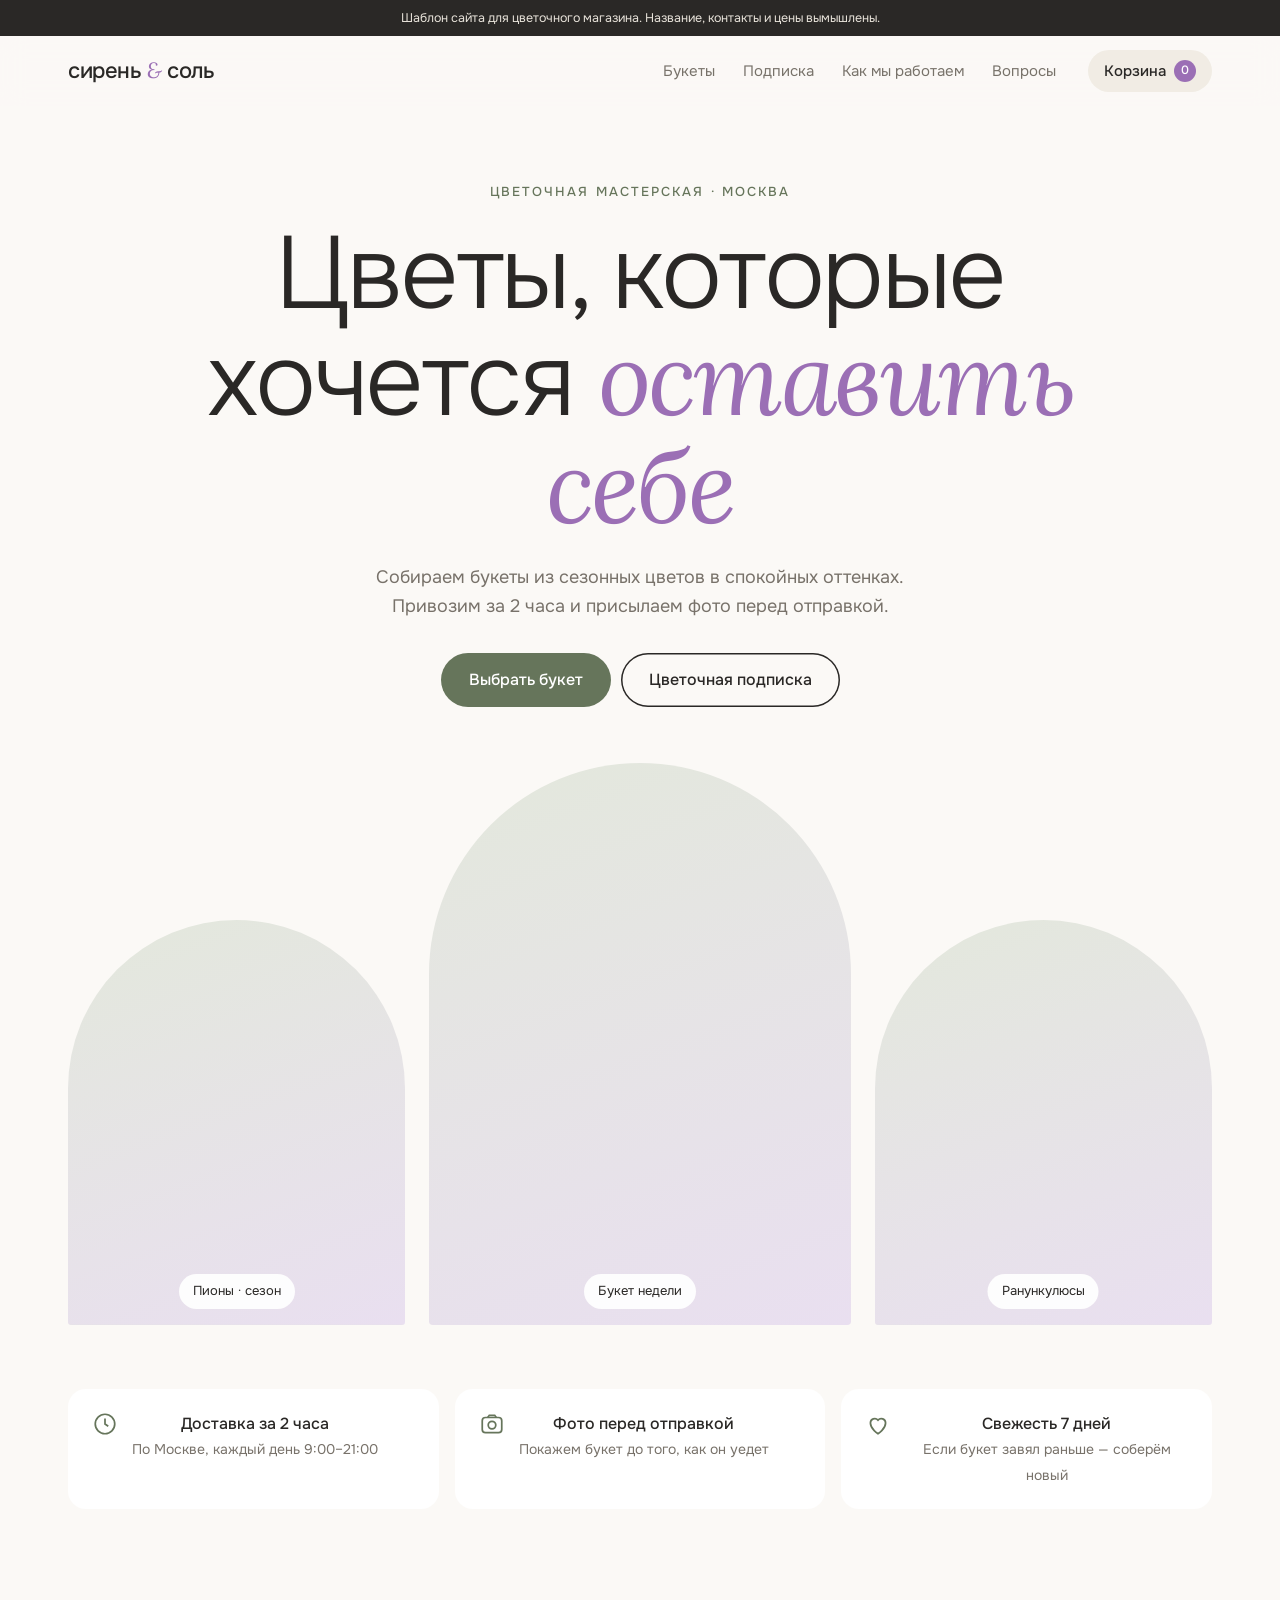
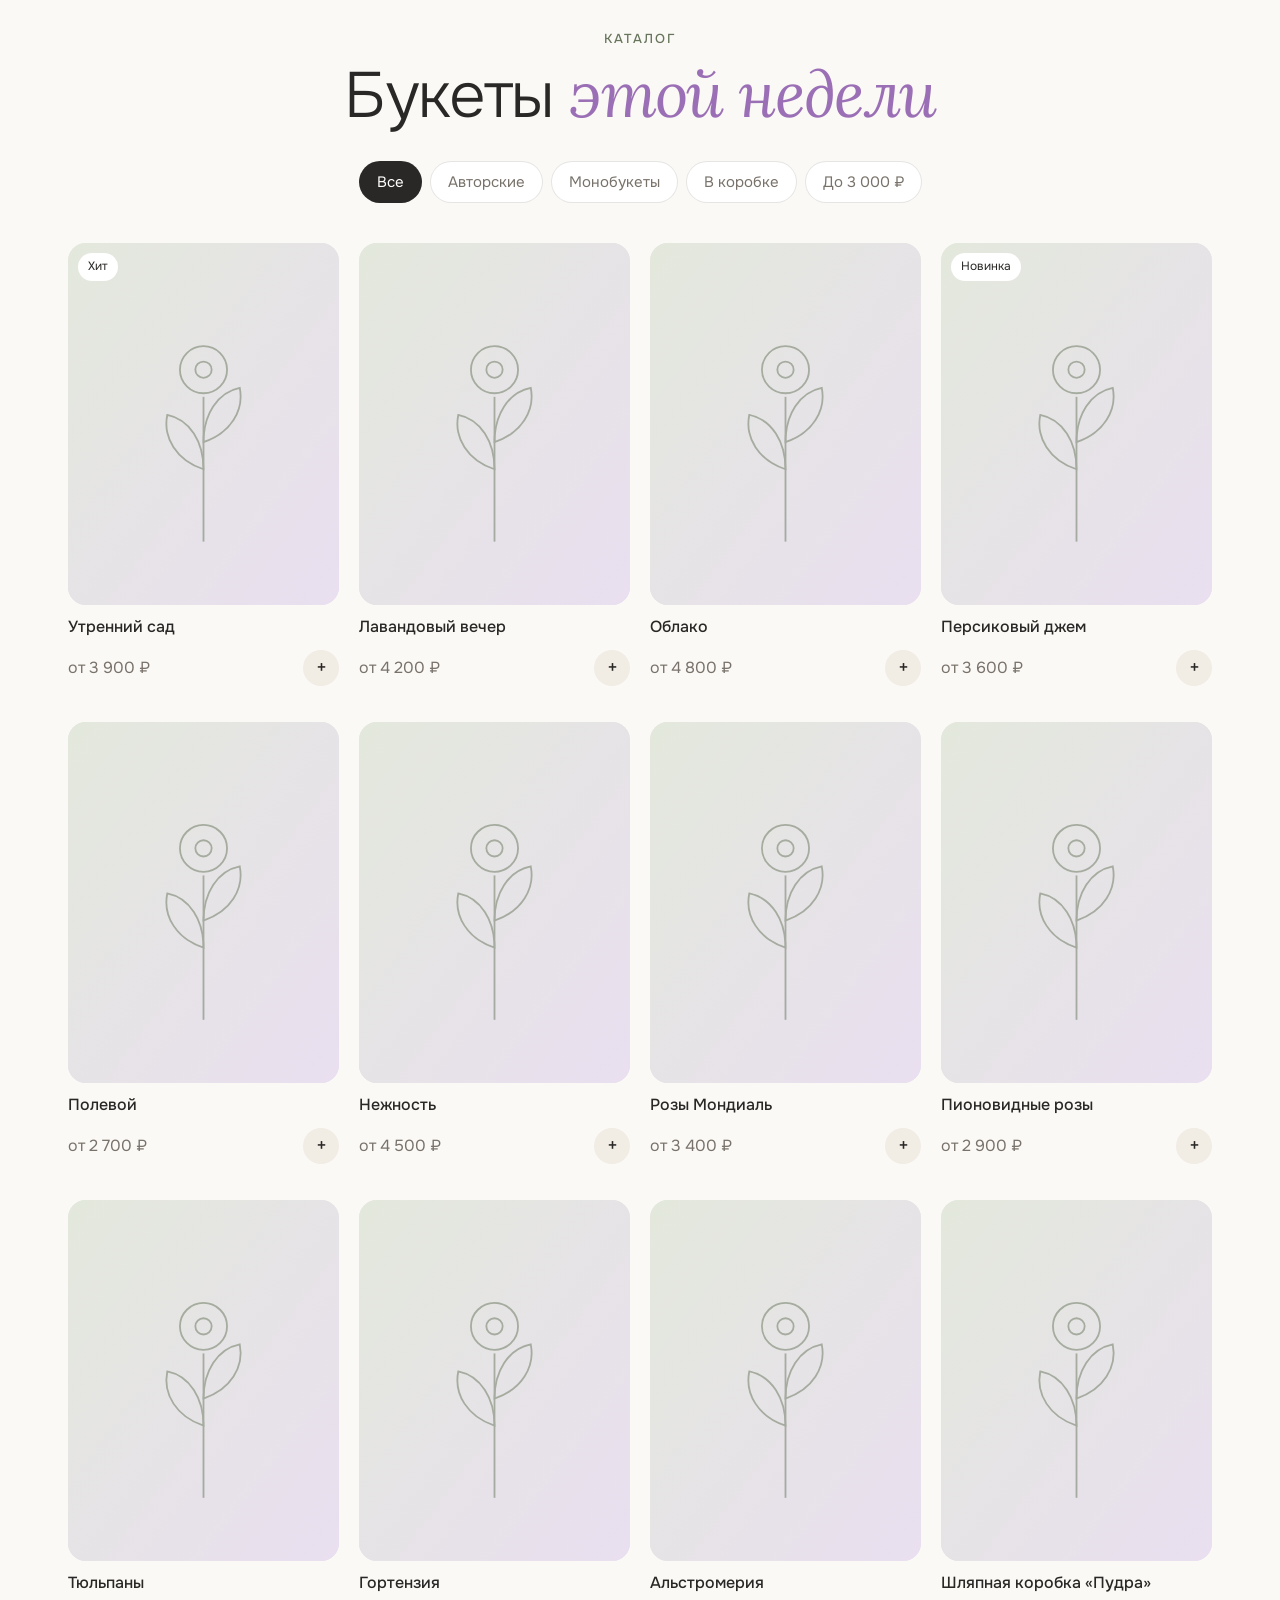
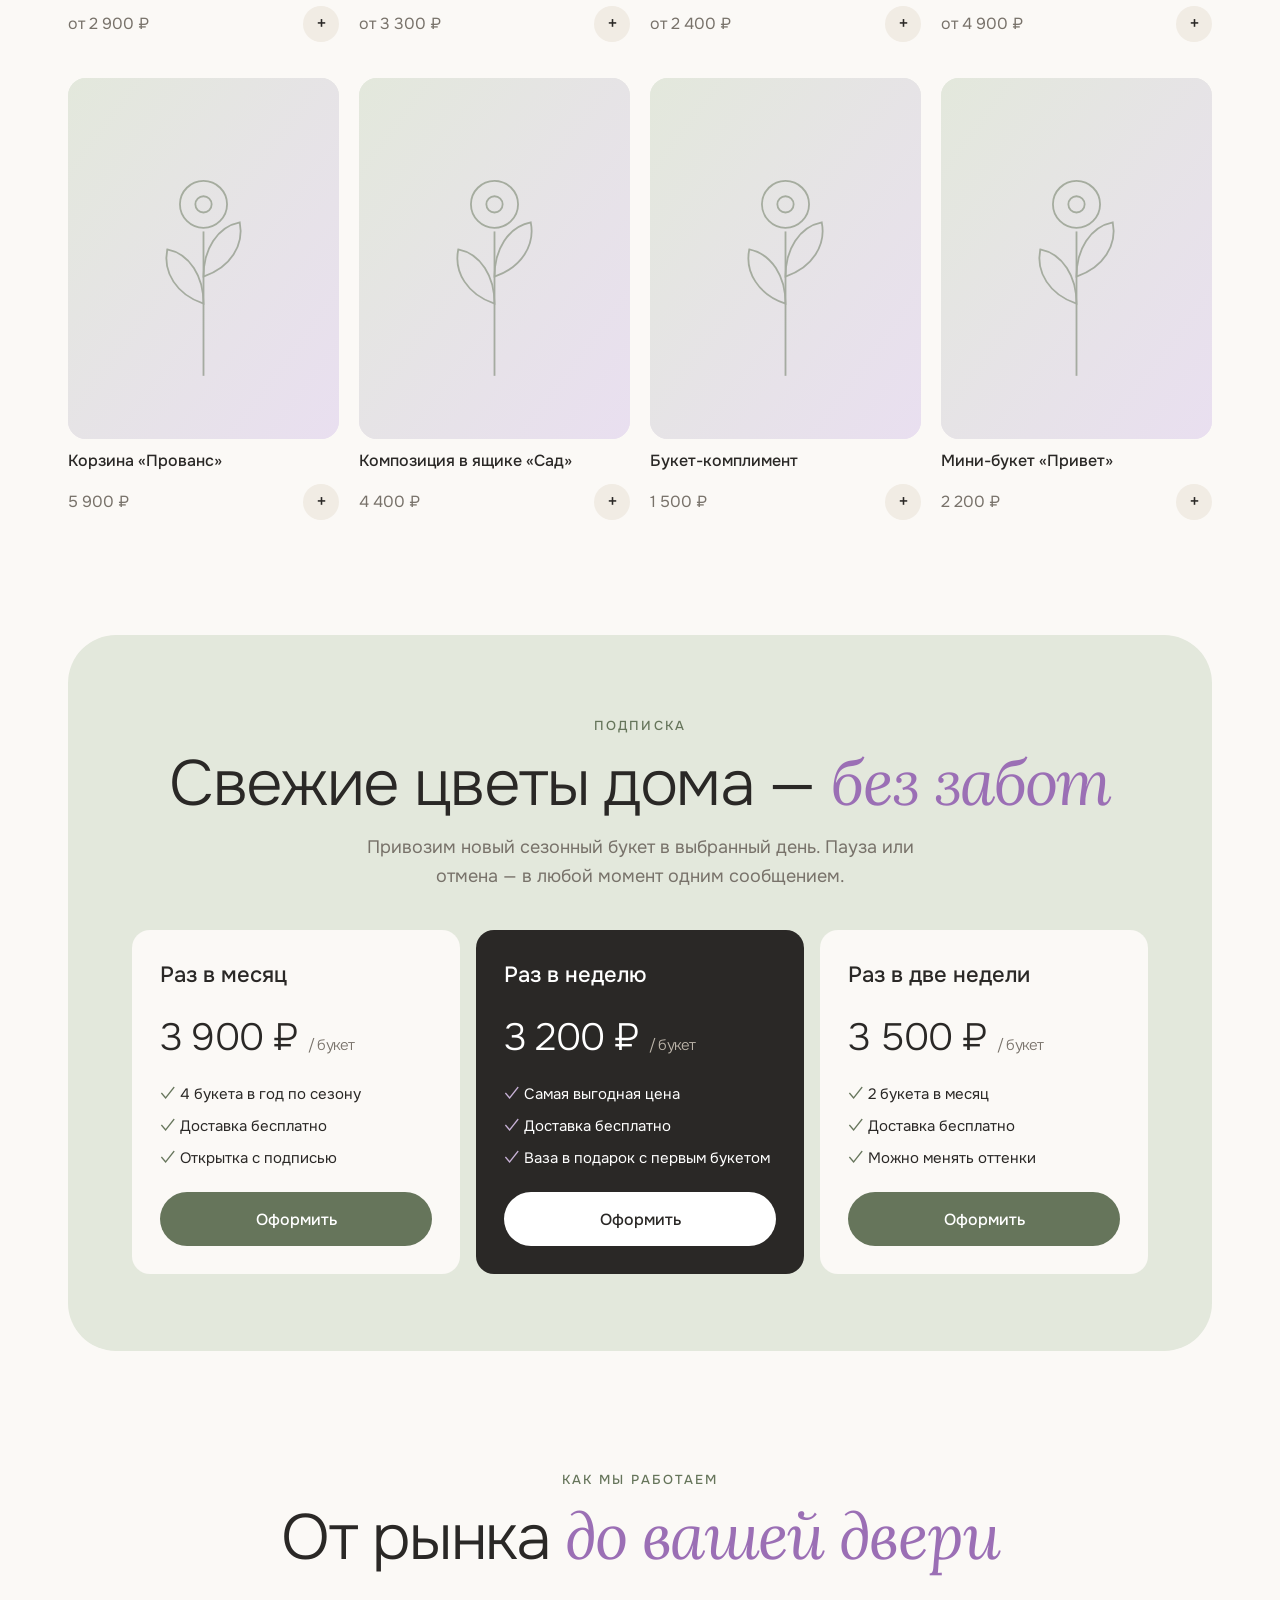
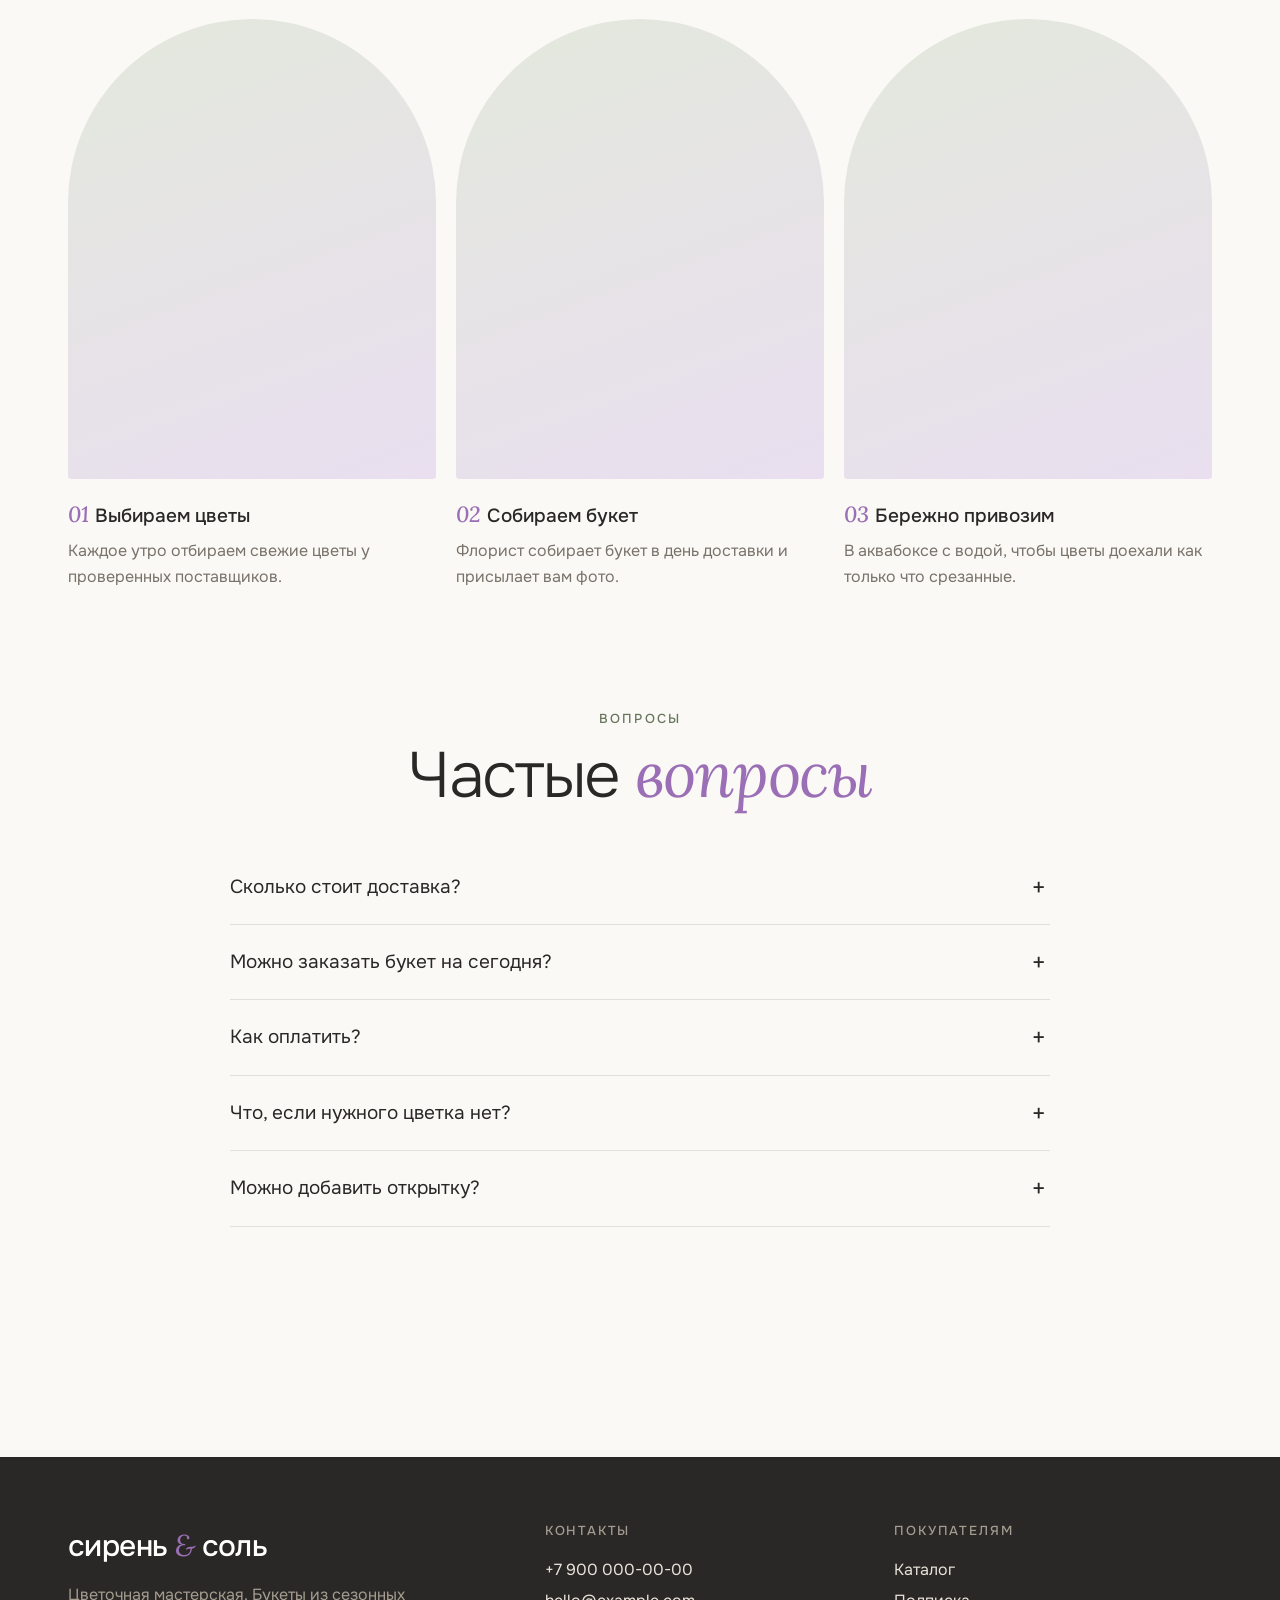
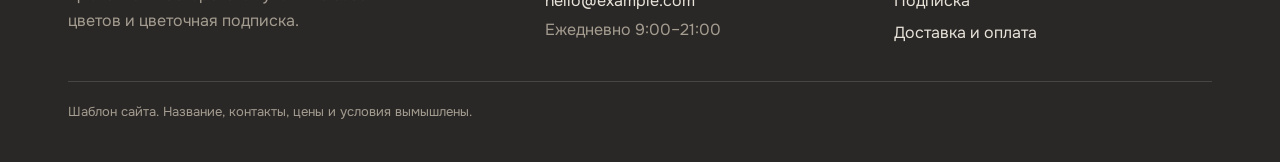
==== siren/index.html @ 6e88b8e6 "Publish Siren & Salt flower shop template (demo) Portfolio template with a fictional shop: light min" ====
<!doctype html>
<html lang="ru">
<head>
<meta charset="utf-8">
<meta name="viewport" content="width=device-width, initial-scale=1">
<meta name="robots" content="noindex, nofollow">
<title>Сирень и Соль — цветочная мастерская (шаблон)</title>
<meta name="description" content="Шаблон сайта цветочной мастерской: каталог букетов с размерами, цветочная подписка, корзина и оформление заказа с доставкой.">
<meta name="theme-color" content="#fbf9f6">
<link rel="icon" href="data:image/svg+xml,%3Csvg xmlns='http://www.w3.org/2000/svg' viewBox='0 0 32 32'%3E%3Ccircle cx='16' cy='16' r='16' fill='%236f7d63'/%3E%3Ctext x='16' y='22' font-size='16' text-anchor='middle' fill='white' font-family='Arial'%3E%26amp;%3C/text%3E%3C/svg%3E">
<link rel="preconnect" href="https://fonts.googleapis.com">
<link rel="preconnect" href="https://fonts.gstatic.com" crossorigin>
<link href="https://fonts.googleapis.com/css2?family=Onest:wght@300;400;500;600&family=Lora:ital,wght@1,400;1,500&display=swap" rel="stylesheet">
<link rel="stylesheet" href="../shared/shop.css">
<style>
:root{
  --bg:#fbf9f6; --bg2:#f1ece4; --ink:#2a2826; --muted:#78726a; --line:rgba(42,40,38,.12);
  --accent:#66755b; --accent-ink:#fff; --hi:#9b6fb5; --lilac:#e9dff0; --sage:#e3e8dc;
  --display:"Onest",system-ui,sans-serif; --sans:"Onest",system-ui,-apple-system,"Segoe UI",sans-serif; --r:18px;
  --gut:clamp(16px,4vw,48px);
}
*{box-sizing:border-box;margin:0;padding:0}
html{scroll-behavior:smooth}
body{background:var(--bg);color:var(--ink);font:400 16px/1.6 var(--sans);-webkit-font-smoothing:antialiased;overflow-x:clip}
img{display:block;max-width:100%}
a{color:inherit;text-decoration:none}
button{font:inherit;color:inherit;background:none;border:0;cursor:pointer}
.w{max-width:1240px;margin:0 auto;padding:0 var(--gut)}
em.s{font-family:"Lora",serif;font-style:italic;font-weight:400;color:var(--hi)}
.eyebrow{font-size:13px;letter-spacing:.16em;text-transform:uppercase;color:var(--accent);font-weight:500}
h1,h2{font-weight:300;letter-spacing:-.025em;line-height:1.02}
h2{font-size:clamp(36px,5vw,64px)}
section{padding:clamp(64px,9vw,120px) 0;scroll-margin-top:70px}
.center{text-align:center}
.lead{color:var(--muted);font-size:18px;max-width:560px}
.center .lead{margin:16px auto 0}
.btn{display:inline-flex;align-items:center;gap:10px;min-height:54px;padding:0 28px;border-radius:999px;background:var(--accent);color:#fff;font-weight:500;transition:background .2s,transform .2s}
.btn:hover{background:#56644c;transform:translateY(-1px)}
.btn.ghost{background:transparent;color:var(--ink);box-shadow:inset 0 0 0 1.5px var(--ink)}
.btn.ghost:hover{background:var(--ink);color:#fff}
.ph-bg{background:linear-gradient(160deg,var(--sage),var(--lilac))}

/* demo bar */
.demo{background:var(--ink);color:#e8e3da;font-size:12.5px;text-align:center;padding:8px var(--gut)}

/* header */
.hd{position:sticky;top:0;z-index:30;background:rgba(251,249,246,.86);backdrop-filter:blur(12px)}
.hd .w{display:flex;align-items:center;gap:32px;height:70px}
.logo{font-size:22px;font-weight:500;letter-spacing:-.02em}
.logo i{font-family:"Lora",serif;color:var(--hi);font-weight:400}
.nav{display:flex;gap:28px;margin-left:auto;font-size:15px;color:var(--muted)}
.nav a:hover{color:var(--ink)}
.cartb{display:inline-flex;align-items:center;gap:8px;height:42px;padding:0 16px;border-radius:999px;background:var(--bg2);font-size:15px;font-weight:500}
.cartb .n{display:inline-grid;place-items:center;min-width:22px;height:22px;border-radius:11px;background:var(--hi);color:#fff;font-size:12px;padding:0 6px}
@media(max-width:860px){.nav{display:none}.cartb{margin-left:auto}}

/* hero */
.hero{padding-top:clamp(40px,6vw,72px);text-align:center;position:relative}
.hero h1{font-size:clamp(46px,8vw,112px);max-width:1000px;margin:18px auto 0}
.hero .lead{margin:22px auto 0}
.hero-cta{display:flex;gap:10px;justify-content:center;flex-wrap:wrap;margin-top:32px}
.arches{display:grid;grid-template-columns:1fr 1.25fr 1fr;gap:clamp(12px,2vw,24px);align-items:end;margin-top:56px}
.arch{border-radius:999px 999px var(--r) var(--r);overflow:hidden;aspect-ratio:3/4;background-size:cover;background-position:center}
.arch.s{aspect-ratio:3/3.6}
.arches .tag{position:relative}
.arches .tag span{position:absolute;left:50%;bottom:16px;transform:translateX(-50%);white-space:nowrap;background:rgba(255,255,255,.92);border-radius:999px;padding:7px 14px;font-size:13px}
@media(max-width:700px){.arches{grid-template-columns:1fr 1.4fr 1fr;gap:8px;margin-top:40px}.arches .tag span{font-size:11px;padding:5px 9px;bottom:8px}}

/* perks */
.perks{display:grid;grid-template-columns:repeat(3,1fr);gap:16px;margin-top:64px}
.perk{background:#fff;border-radius:var(--r);padding:22px 24px;display:flex;gap:14px;align-items:flex-start}
.perk svg{flex:none;width:26px;height:26px;color:var(--accent)}
.perk b{display:block;font-weight:500}
.perk span{color:var(--muted);font-size:14px}
@media(max-width:860px){.perks{grid-template-columns:1fr}}

/* catalog */
.chips{display:flex;gap:8px;flex-wrap:wrap;justify-content:center;margin:32px 0 40px}
.chip{height:42px;padding:0 18px;border-radius:999px;background:#fff;box-shadow:inset 0 0 0 1px var(--line);font-size:15px;color:var(--muted)}
.chip[aria-pressed="true"]{background:var(--ink);color:#fff;box-shadow:none}
@media(max-width:700px){.chips{flex-wrap:nowrap;overflow-x:auto;justify-content:flex-start;margin:24px calc(var(--gut)*-1) 28px;padding:0 var(--gut);scrollbar-width:none}.chips::-webkit-scrollbar{display:none}.chip{flex:none}}
.grid{display:grid;grid-template-columns:repeat(4,1fr);gap:36px 20px}
@media(max-width:1000px){.grid{grid-template-columns:repeat(3,1fr)}}
@media(max-width:700px){.grid{grid-template-columns:repeat(2,1fr);gap:28px 12px}}
.it{display:flex;flex-direction:column;gap:12px;cursor:pointer}
.it .ph{aspect-ratio:3/4;border-radius:var(--r);overflow:hidden;position:relative}
.it .ph img{width:100%;height:100%;object-fit:cover;transition:transform 1s cubic-bezier(.2,.7,.2,1)}
.it:hover .ph img{transform:scale(1.05)}
.it .badge{position:absolute;top:10px;left:10px;background:#fff;border-radius:999px;padding:4px 10px;font-size:12px}
.it h3{font-size:16px;font-weight:500;line-height:1.3}
.it .row{display:flex;justify-content:space-between;align-items:center;gap:8px}
.it .pr{color:var(--muted)}
.it .plus{width:36px;height:36px;border-radius:50%;background:var(--bg2);display:grid;place-items:center;font-size:20px;transition:background .2s,color .2s;flex:none}
.it:hover .plus{background:var(--accent);color:#fff}

/* subscription */
.sub{background:var(--sage);border-radius:clamp(24px,4vw,48px);padding:clamp(40px,6vw,80px) clamp(20px,5vw,64px)}
.plans{display:grid;grid-template-columns:repeat(3,1fr);gap:16px;margin-top:40px}
.plan{background:var(--bg);border-radius:var(--r);padding:28px;display:flex;flex-direction:column;gap:14px}
.plan.best{background:var(--ink);color:#fff}
.plan.best .muted{color:#bdb6ab}
.plan h3{font-size:22px;font-weight:500}
.plan .price{font-size:38px;font-weight:300;letter-spacing:-.02em}
.plan .price small{font-size:15px}
.plan ul{list-style:none;display:grid;gap:8px;font-size:15px;margin-bottom:8px}
.plan li::before{content:"✓ ";color:var(--accent)}
.plan.best li::before{color:#c9b3d8}
.plan .btn{margin-top:auto;justify-content:center}
.plan.best .btn{background:#fff;color:var(--ink)}
.muted{color:var(--muted)}
@media(max-width:860px){.plans{grid-template-columns:1fr}}

/* process */
.steps{display:grid;grid-template-columns:repeat(3,1fr);gap:20px;margin-top:48px}
.step .arch{aspect-ratio:4/5;margin-bottom:18px}
.step b{display:block;font-size:19px;font-weight:500;margin-bottom:6px}
.step span{color:var(--muted)}
.step i{font-family:"Lora",serif;color:var(--hi);font-size:22px;margin-right:6px}
@media(max-width:760px){.steps{grid-template-columns:1fr;gap:36px}}

/* faq */
.faq{max-width:820px;margin:40px auto 0}
.faq details{border-bottom:1px solid var(--line)}
.faq summary{list-style:none;cursor:pointer;padding:22px 40px 22px 0;font-size:19px;position:relative}
.faq summary::-webkit-details-marker{display:none}
.faq summary::after{content:"+";position:absolute;right:4px;top:16px;font-size:28px;font-weight:300;transition:transform .3s}
.faq details[open] summary::after{transform:rotate(45deg)}
.faq p{color:var(--muted);padding:0 0 22px;max-width:680px}

/* footer */
.ft{background:var(--ink);color:#e8e3da;padding:64px 0 calc(40px + env(safe-area-inset-bottom));margin-top:clamp(64px,9vw,120px)}
.ft .w{display:grid;grid-template-columns:1.4fr 1fr 1fr;gap:32px}
.ft .logo{color:#fff;font-size:30px}
.ft h4{font-size:13px;letter-spacing:.14em;text-transform:uppercase;color:#a49c90;font-weight:500;margin-bottom:12px}
.ft a{display:block;padding:3px 0}
.ft a:hover{color:#fff}
.ft .note{grid-column:1/-1;border-top:1px solid rgba(255,255,255,.14);padding-top:20px;font-size:13px;color:#a49c90}
@media(max-width:760px){.ft .w{grid-template-columns:1fr}}
.mbar{display:none}
@media(max-width:700px){
  .mbar{display:flex;position:fixed;left:12px;right:12px;bottom:calc(12px + env(safe-area-inset-bottom));z-index:25;gap:8px}
  .mbar a,.mbar button{flex:1;height:52px;border-radius:999px;display:flex;align-items:center;justify-content:center;gap:8px;font-weight:500;box-shadow:0 8px 24px rgba(0,0,0,.12)}
  .mbar a{background:#fff}
  .mbar button{background:var(--accent);color:#fff}
  .ft{padding-bottom:110px}
}
</style>
</head>
<body>
<aside class="demo">Шаблон сайта для цветочного магазина. Название, контакты и цены вымышлены.</aside>

<header class="hd">
  <div class="w">
    <a class="logo" href="#top">сирень <i>&amp;</i> соль</a>
    <nav class="nav"><a href="#catalog">Букеты</a><a href="#sub">Подписка</a><a href="#how">Как мы работаем</a><a href="#faq">Вопросы</a></nav>
    <button class="cartb" type="button" data-open-cart>Корзина <span class="n" data-count>0</span></button>
  </div>
</header>

<main id="top">
<section class="hero">
  <div class="w">
    <span class="eyebrow">Цветочная мастерская · Москва</span>
    <h1>Цветы, которые хочется <em class="s">оставить себе</em></h1>
    <p class="lead">Собираем букеты из сезонных цветов в спокойных оттенках. Привозим за 2 часа и присылаем фото перед отправкой.</p>
    <div class="hero-cta"><a class="btn" href="#catalog">Выбрать букет</a><a class="btn ghost" href="#sub">Цветочная подписка</a></div>
    <div class="arches">
      <div class="tag"><div class="arch s ph-bg" data-bg="hero1"></div><span>Пионы · сезон</span></div>
      <div class="tag"><div class="arch ph-bg" data-bg="hero2"></div><span>Букет недели</span></div>
      <div class="tag"><div class="arch s ph-bg" data-bg="hero3"></div><span>Ранункулюсы</span></div>
    </div>
    <div class="perks">
      <div class="perk"><svg viewBox="0 0 24 24" fill="none" stroke="currentColor" stroke-width="1.6"><circle cx="12" cy="12" r="9"/><path d="M12 7v5l3 2"/></svg><div><b>Доставка за 2 часа</b><span>По Москве, каждый день 9:00–21:00</span></div></div>
      <div class="perk"><svg viewBox="0 0 24 24" fill="none" stroke="currentColor" stroke-width="1.6"><rect x="3" y="6" width="18" height="14" rx="3"/><circle cx="12" cy="13" r="3.5"/><path d="M8 6l1.5-2h5L16 6"/></svg><div><b>Фото перед отправкой</b><span>Покажем букет до того, как он уедет</span></div></div>
      <div class="perk"><svg viewBox="0 0 24 24" fill="none" stroke="currentColor" stroke-width="1.6"><path d="M12 21s-7-4.5-7-10a4 4 0 0 1 7-2.6A4 4 0 0 1 19 11c0 5.5-7 10-7 10z"/></svg><div><b>Свежесть 7 дней</b><span>Если букет завял раньше — соберём новый</span></div></div>
    </div>
  </div>
</section>

<section id="catalog" style="padding-top:0">
  <div class="w">
    <div class="center"><span class="eyebrow">Каталог</span><h2 style="margin-top:12px">Букеты <em class="s">этой недели</em></h2></div>
    <div class="chips" id="chips" role="group" aria-label="Категория"></div>
    <div class="grid" id="grid"></div>
  </div>
</section>

<section id="sub" style="padding-top:0">
  <div class="w">
    <div class="sub">
      <div class="center"><span class="eyebrow">Подписка</span><h2 style="margin-top:12px">Свежие цветы дома — <em class="s">без забот</em></h2><p class="lead">Привозим новый сезонный букет в выбранный день. Пауза или отмена — в любой момент одним сообщением.</p></div>
      <div class="plans">
        <div class="plan"><h3>Раз в месяц</h3><div class="price">3 900 ₽ <small class="muted">/ букет</small></div><ul><li>4 букета в год по сезону</li><li>Доставка бесплатно</li><li>Открытка с подписью</li></ul><button class="btn" type="button" data-item="sub-month">Оформить</button></div>
        <div class="plan best"><h3>Раз в неделю</h3><div class="price">3 200 ₽ <small class="muted">/ букет</small></div><ul><li>Самая выгодная цена</li><li>Доставка бесплатно</li><li>Ваза в подарок с первым букетом</li></ul><button class="btn" type="button" data-item="sub-week">Оформить</button></div>
        <div class="plan"><h3>Раз в две недели</h3><div class="price">3 500 ₽ <small class="muted">/ букет</small></div><ul><li>2 букета в месяц</li><li>Доставка бесплатно</li><li>Можно менять оттенки</li></ul><button class="btn" type="button" data-item="sub-2week">Оформить</button></div>
      </div>
    </div>
  </div>
</section>

<section id="how" style="padding-top:0">
  <div class="w">
    <div class="center"><span class="eyebrow">Как мы работаем</span><h2 style="margin-top:12px">От рынка <em class="s">до вашей двери</em></h2></div>
    <div class="steps">
      <div class="step"><div class="arch ph-bg" data-bg="how1"></div><b><i>01</i>Выбираем цветы</b><span>Каждое утро отбираем свежие цветы у проверенных поставщиков.</span></div>
      <div class="step"><div class="arch ph-bg" data-bg="how2"></div><b><i>02</i>Собираем букет</b><span>Флорист собирает букет в день доставки и присылает вам фото.</span></div>
      <div class="step"><div class="arch ph-bg" data-bg="how3"></div><b><i>03</i>Бережно привозим</b><span>В аквабоксе с водой, чтобы цветы доехали как только что срезанные.</span></div>
    </div>
  </div>
</section>

<section id="faq" style="padding-top:0">
  <div class="w">
    <div class="center"><span class="eyebrow">Вопросы</span><h2 style="margin-top:12px">Частые <em class="s">вопросы</em></h2></div>
    <div class="faq">
      <details><summary>Сколько стоит доставка?</summary><p>В пределах МКАД — 450 ₽, за МКАД до 10 км — 750 ₽. Самовывоз из мастерской бесплатный. Подписка доставляется бесплатно.</p></details>
      <details><summary>Можно заказать букет на сегодня?</summary><p>Да, если оформить заказ до 18:00. Ближайшее время доставки — через 2 часа после подтверждения.</p></details>
      <details><summary>Как оплатить?</summary><p>Онлайн по ссылке, которую флорист пришлёт после подтверждения заказа, или при получении — картой или наличными.</p></details>
      <details><summary>Что, если нужного цветка нет?</summary><p>Флорист предложит равноценную замену в той же гамме и пришлёт фото перед отправкой.</p></details>
      <details><summary>Можно добавить открытку?</summary><p>Конечно, открытка бесплатная. Напишите текст при оформлении заказа — подпишем от руки.</p></details>
    </div>
  </div>
</section>
</main>

<footer class="ft">
  <div class="w">
    <div><div class="logo">сирень <i>&amp;</i> соль</div><p style="margin-top:12px;color:#a49c90;max-width:340px">Цветочная мастерская. Букеты из сезонных цветов и цветочная подписка.</p></div>
    <div><h4>Контакты</h4><a href="tel:+79000000000">+7 900 000-00-00</a><a href="mailto:hello@example.com">hello@example.com</a><span style="color:#a49c90">Ежедневно 9:00–21:00</span></div>
    <div><h4>Покупателям</h4><a href="#catalog">Каталог</a><a href="#sub">Подписка</a><a href="#faq">Доставка и оплата</a></div>
    <p class="note">Шаблон сайта. Название, контакты, цены и условия вымышлены. <span id="credits"></span></p>
  </div>
</footer>

<nav class="mbar" aria-label="Быстрые действия"><a href="#catalog">Каталог</a><button type="button" data-open-cart>Корзина <span class="n" data-count style="background:#fff;color:var(--accent);border-radius:11px;padding:0 7px;font-size:12px">0</span></button></nav>

<script src="catalog.js"></script>
<script>
window.SHOP = {
  key: "siren", name: "Сирень и Соль",
  phone: "+7 900 000-00-00", phoneHref: "tel:+79000000000", telegram: "https://t.me/", email: "hello@example.com",
  endpoint: "",
  zones: [{ v: 450, l: "В пределах МКАД", s: "450 ₽", t: "Доставка в пределах МКАД" }, { v: 750, l: "За МКАД до 10 км", s: "750 ₽", t: "Доставка за МКАД" }],
  pickup: "Самовывоз из мастерской", pickupShort: "из мастерской",
  notes: ["<b>Доставка:</b> в пределах МКАД — 450 ₽, за МКАД — 750 ₽", "<b>Фото букета</b> пришлём перед отправкой", "<b>Открытка</b> с вашим текстом — бесплатно"],
  img: (p, w) => p ? `${p}${p.includes("?") ? "&" : "?"}w=${w}&q=75&auto=format&fit=crop` : PLACEHOLDER
};
</script>
<script src="../shared/shop.js"></script>
<script>
const { esc, price, IMG } = SHOP_UTIL;
const CATS = [["all", "Все"], ["author", "Авторские"], ["mono", "Монобукеты"], ["box", "В коробке"], ["mini", "До 3 000 ₽"]];
let cat = "all";
function render(){
  document.getElementById("chips").innerHTML = CATS.map(([k, l]) => `<button class="chip" type="button" data-k="${k}" aria-pressed="${cat === k}">${l}</button>`).join("");
  const list = ITEMS.filter(i => i.c !== "sub" && (cat === "all" || (cat === "mini" ? i.p < 3000 : i.c === cat)));
  document.getElementById("grid").innerHTML = list.map(i => `
    <a class="it" href="#p-${i.id}" data-item="${i.id}">
      <div class="ph ph-bg">${i.tag ? `<span class="badge">${esc(i.tag)}</span>` : ""}<img loading="lazy" src="${IMG(i.ph[0], 600)}" alt="${esc(i.t)}"></div>
      <h3>${esc(i.t)}</h3>
      <div class="row"><span class="pr">${price(i)}</span><span class="plus" aria-hidden="true">+</span></div>
    </a>`).join("");
}
document.getElementById("chips").addEventListener("click", e => { const b = e.target.closest("[data-k]"); if (b) { cat = b.dataset.k; render(); } });
render();
document.querySelectorAll("[data-bg]").forEach(el => { const p = (window.DECOR || {})[el.dataset.bg]; if (p) el.style.backgroundImage = `url("${IMG(p, el.offsetWidth > 400 ? 900 : 600)}")`; });
if (window.CREDITS && CREDITS.length) document.getElementById("credits").textContent = "Фото: " + CREDITS.join(", ") + " / Unsplash.";
</script>
</body>
</html>
---- shared/shop.css ----
/* Окна магазина. Сайт задаёт переменные:
   --bg --bg2 --ink --muted --line --accent --accent-ink --hi --display --sans --r */
.hide{display:none!important}
.hp{position:absolute;left:-9999px;width:1px;height:1px;overflow:hidden}
.sbtn{display:inline-flex;align-items:center;justify-content:center;text-align:center;gap:10px;min-height:52px;padding:12px 22px;border:0;border-radius:var(--r);background:var(--accent);color:var(--accent-ink);font:600 15px/1.2 var(--sans);cursor:pointer;text-decoration:none;transition:filter .2s,background .2s,color .2s}
.sbtn:hover{filter:brightness(.92)}
.sbtn:disabled{opacity:.45;cursor:default}
.sbtn.line{background:transparent;color:var(--ink);box-shadow:inset 0 0 0 1.5px var(--ink)}
.sbtn.line:hover{background:var(--ink);color:var(--bg);filter:none}
.dlg{margin:auto;border:0;padding:0;background:var(--bg);color:var(--ink);max-height:calc(100% - 24px);border-radius:var(--r);font-family:var(--sans)}
.dlg::backdrop{background:rgba(20,20,20,.55)}
.dlg .x{position:absolute;top:10px;right:12px;width:40px;height:40px;border:0;border-radius:50%;font-size:26px;line-height:1;color:var(--ink);z-index:3;background:var(--bg);cursor:pointer}
.pd{width:min(1040px,calc(100% - 24px));overflow:auto}
.pd-in{display:grid;grid-template-columns:1.05fr 1fr}
.gal{background:var(--bg2);position:relative}
.gal-main{display:grid;grid-auto-flow:column;grid-auto-columns:100%;overflow-x:auto;scroll-snap-type:x mandatory;scrollbar-width:none;aspect-ratio:3/4}
.gal-main::-webkit-scrollbar{display:none}
.gal-main img{width:100%;height:100%;object-fit:cover;scroll-snap-align:start}
.thumbs{display:flex;gap:6px;padding:8px;flex-wrap:wrap}
.thumbs button{width:56px;aspect-ratio:3/4;padding:0;border:0;background:none;opacity:.55;cursor:pointer;border-radius:calc(var(--r)/2);overflow:hidden}
.thumbs button[aria-current="true"]{opacity:1;outline:2px solid var(--hi)}
.thumbs img{width:100%;height:100%;object-fit:cover}
.pd-info{padding:36px 32px 28px;display:flex;flex-direction:column;gap:18px}
.pd-info h3{font-family:var(--display);font-weight:600;font-size:clamp(28px,3.2vw,40px);line-height:1.05;padding-right:40px;margin:0}
.pd-price{font-size:22px;font-weight:600}
.pd-desc{color:var(--muted);font-size:15px;line-height:1.6}
.pd-desc p{margin:0}.pd-desc p+p{margin-top:8px}
.vars{border:0;margin:0;padding:0;display:grid;gap:8px}
.vars legend{font-size:12px;letter-spacing:.12em;text-transform:uppercase;font-weight:600;margin-bottom:8px;padding:0}
.var{display:flex;justify-content:space-between;align-items:center;gap:12px;padding:12px 14px;border-radius:var(--r);box-shadow:inset 0 0 0 1px var(--line);cursor:pointer;font-size:15px}
.var:has(input:checked){box-shadow:inset 0 0 0 2px var(--accent)}
.var input{accent-color:var(--accent);margin:0 10px 0 0}
.var span:first-child{display:flex;align-items:center}
.qty{display:inline-flex;align-items:center;border-radius:var(--r);box-shadow:inset 0 0 0 1px var(--line)}
.qty button{width:40px;height:40px;border:0;background:none;font-size:18px;color:var(--ink);cursor:pointer}
.qty output{min-width:28px;text-align:center;font-weight:600}
.pd-buy{display:grid;grid-template-columns:auto 1fr;gap:10px}
.pd-buy .qty button{height:52px}
.pd-notes{list-style:none;margin:0;padding:14px 0 0;font-size:14px;color:var(--muted);border-top:1px solid var(--line);display:grid;gap:6px}
.pd-notes b{color:var(--ink);font-weight:600}
.pd-alt{font-size:13px;color:var(--muted);margin:0}
.pd-alt a{color:var(--ink)}
.dots{display:none}
@media(max-width:820px){
  .pd{width:100%;max-width:100%;height:100%;max-height:100%;border-radius:0}
  .pd-in{grid-template-columns:1fr}
  .gal-main{aspect-ratio:4/5}
  .pd-info{padding:22px 16px calc(28px + env(safe-area-inset-bottom))}
  .thumbs{display:none}
  .dots{display:flex;gap:6px;justify-content:center;position:absolute;bottom:10px;left:0;right:0}
  .dots i{width:6px;height:6px;border-radius:50%;background:#fff;opacity:.6}
  .dots i.on{opacity:1;background:var(--hi)}
}
.cart{width:min(560px,100%);height:100%;max-height:100%;margin:0 0 0 auto;border-radius:0}
.cart-in{display:flex;flex-direction:column;min-height:100%}
.cart h3{font-family:var(--display);font-weight:600;font-size:30px;margin:0;padding:22px 24px 14px;border-bottom:1px solid var(--line)}
.cart-body{flex:1;padding:8px 24px 24px}
.cart-foot{position:sticky;bottom:0;background:var(--bg);border-top:1px solid var(--line);padding:16px 24px calc(16px + env(safe-area-inset-bottom));display:grid;gap:10px}
.sum{display:flex;justify-content:space-between;font-size:15px}
.sum.big{font-size:20px;font-weight:600}
.ci{display:grid;grid-template-columns:72px 1fr auto;gap:14px;padding:16px 0;border-bottom:1px solid var(--line)}
.ci img{width:72px;aspect-ratio:3/4;object-fit:cover;border-radius:calc(var(--r)/2)}
.ci b{font-weight:600;font-size:15px;display:block}
.ci small{color:var(--muted);font-size:13px}
.ci .qty{margin-top:10px}.ci .qty button{width:34px;height:34px}
.ci-r{display:grid;gap:8px;justify-items:end;align-content:start}
.ci .rm{font:inherit;font-size:13px;color:var(--muted);text-decoration:underline;background:none;border:0;cursor:pointer}
.ci .pr{font-weight:600;white-space:nowrap}
.empty-cart{padding:40px 0;color:var(--muted)}
.empty-cart a{color:var(--ink)}
.fs{border:0;margin:0;padding:18px 0;border-bottom:1px solid var(--line);display:grid;gap:10px;min-width:0}
.fs legend{font-size:12px;letter-spacing:.12em;text-transform:uppercase;font-weight:600;padding:0 0 10px}
.row2{display:grid;grid-template-columns:1fr 1fr;gap:10px}
.row3{display:grid;grid-template-columns:2fr 1fr 1fr;gap:10px}
.fld{display:grid;gap:4px;font-size:13px;color:var(--muted)}
.fld input,.fld select,.fld textarea{font:inherit;font-size:16px;color:var(--ink);background:#fff;border:1px solid var(--line);padding:11px 12px;border-radius:calc(var(--r)/2);width:100%;box-sizing:border-box}
.fld textarea{resize:vertical;min-height:72px}
.fld input:focus,.fld select:focus,.fld textarea:focus{outline:2px solid var(--accent);outline-offset:-1px}
.fld .cnt{justify-self:end;font-size:12px}
.seg{display:flex;flex-wrap:wrap;gap:8px}
.seg label{flex:1 1 auto;display:flex;flex-direction:column;align-items:center;justify-content:center;text-align:center;min-height:46px;padding:8px 12px;border-radius:calc(var(--r)/2);box-shadow:inset 0 0 0 1px var(--line);cursor:pointer;font-size:14px;background:#fff}
.seg label:has(input:checked){box-shadow:inset 0 0 0 2px var(--accent)}
.seg input{position:absolute;opacity:0;pointer-events:none}
.seg small{display:block;color:var(--muted);font-size:12px}
.chk{display:flex;gap:10px;font-size:13px;color:var(--muted);align-items:flex-start}
.chk input{accent-color:var(--accent);margin-top:2px;flex:none;width:18px;height:18px}
.err{color:var(--hi);font-size:13px;margin:0}
.done{padding:28px 24px;display:grid;gap:14px}
.done h4{font-family:var(--display);font-size:30px;font-weight:600;line-height:1.1;margin:0}
.done p{margin:0}
.done pre{white-space:pre-wrap;font:inherit;font-size:14px;background:#fff;border:1px solid var(--line);border-radius:calc(var(--r)/2);padding:14px;max-height:240px;overflow:auto;margin:0}
@media(max-width:560px){.row3{grid-template-columns:1fr 1fr}.row3 .fld:first-child{grid-column:1/-1}}
.toast{position:fixed;left:50%;bottom:84px;transform:translateX(-50%);background:var(--ink);color:var(--bg);padding:12px 18px;border-radius:var(--r);font:14px var(--sans);z-index:60;opacity:0;transition:opacity .25s;pointer-events:none;max-width:calc(100% - 32px);text-align:center}
.toast.on{opacity:1}
[data-count].zero{display:none}
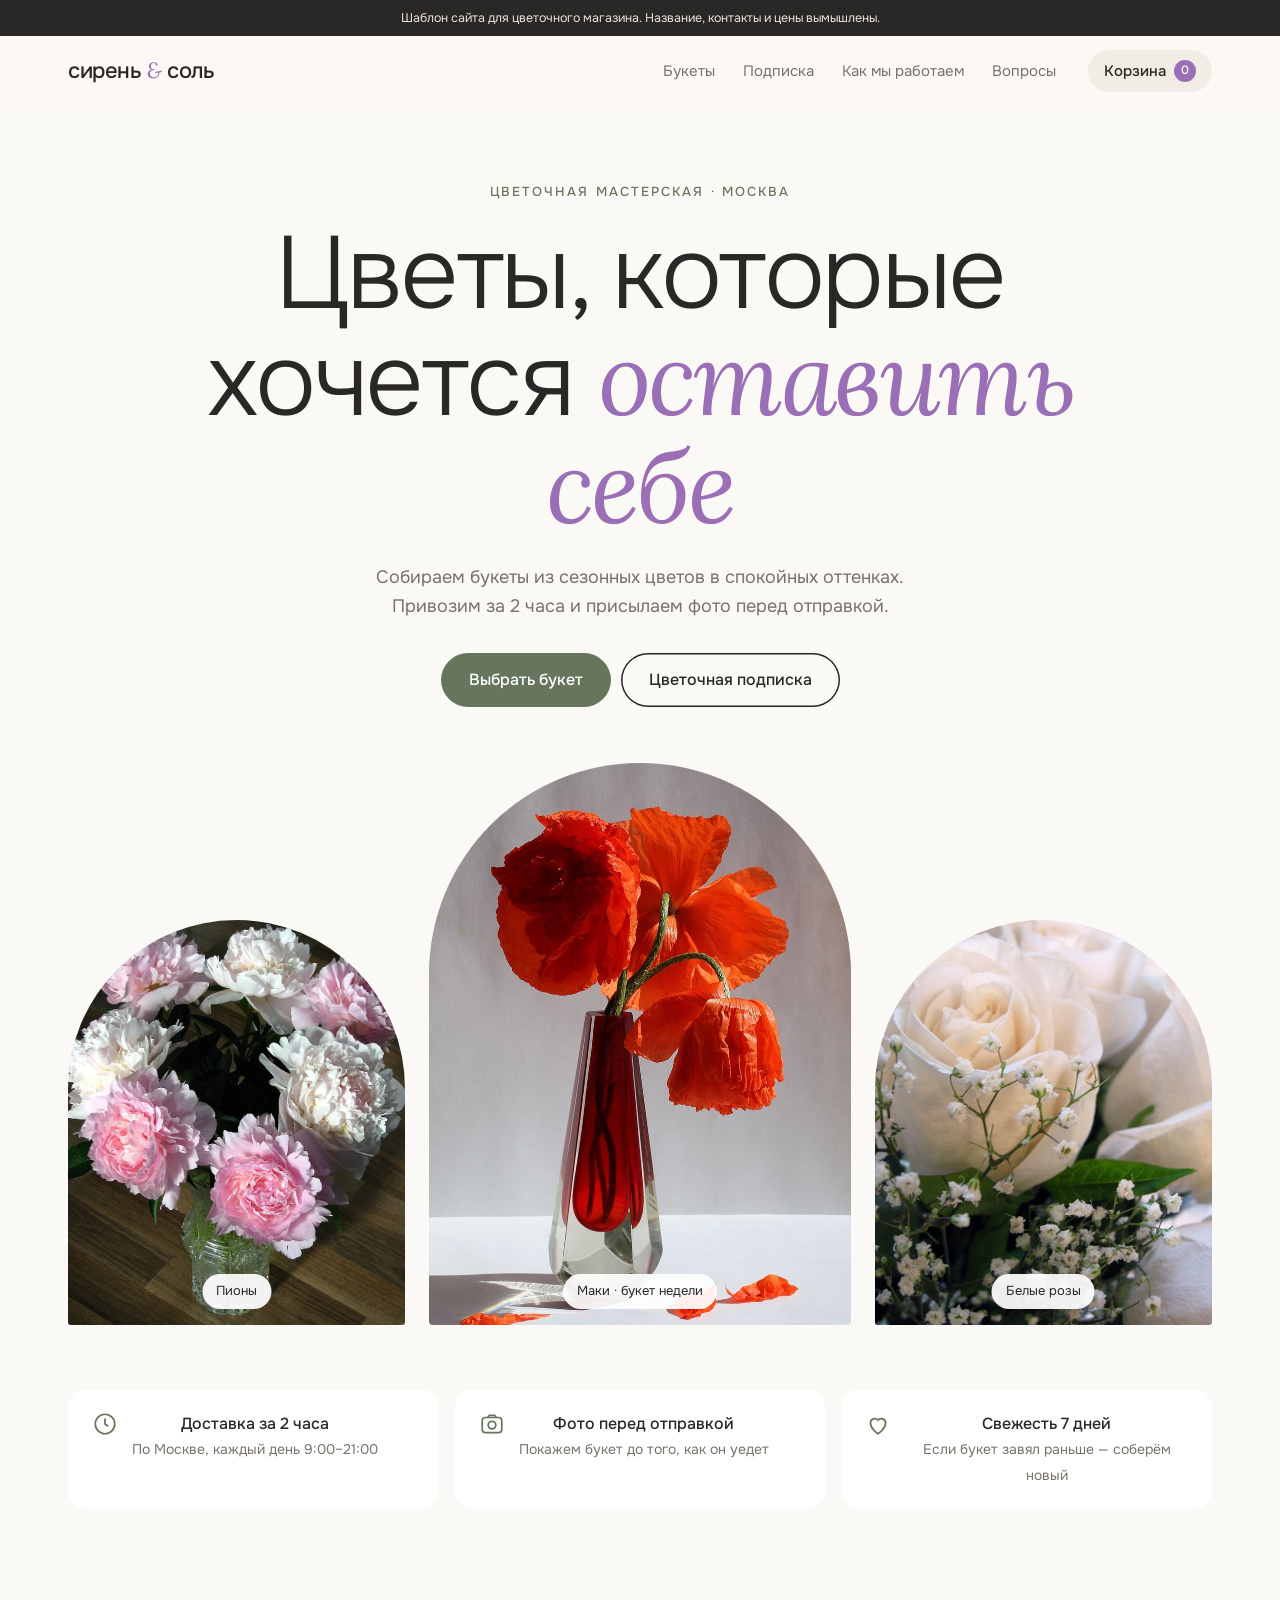
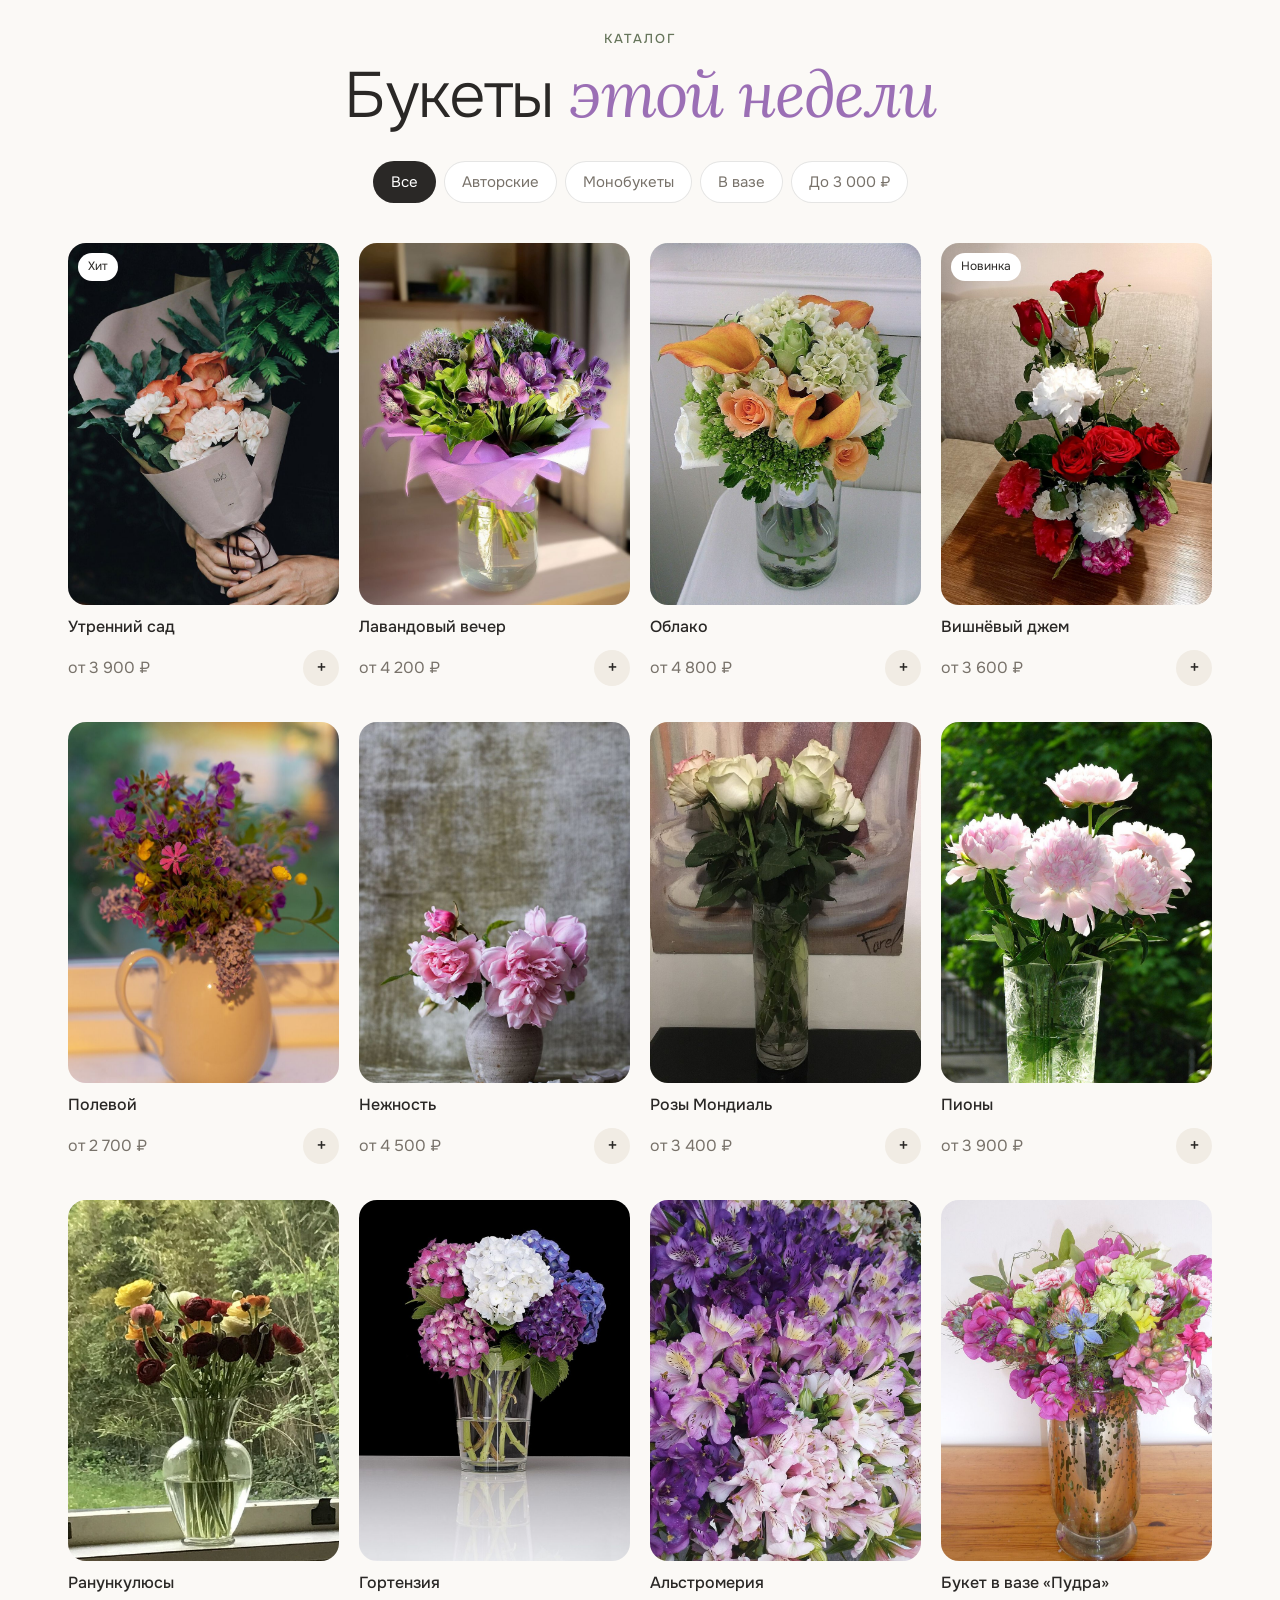
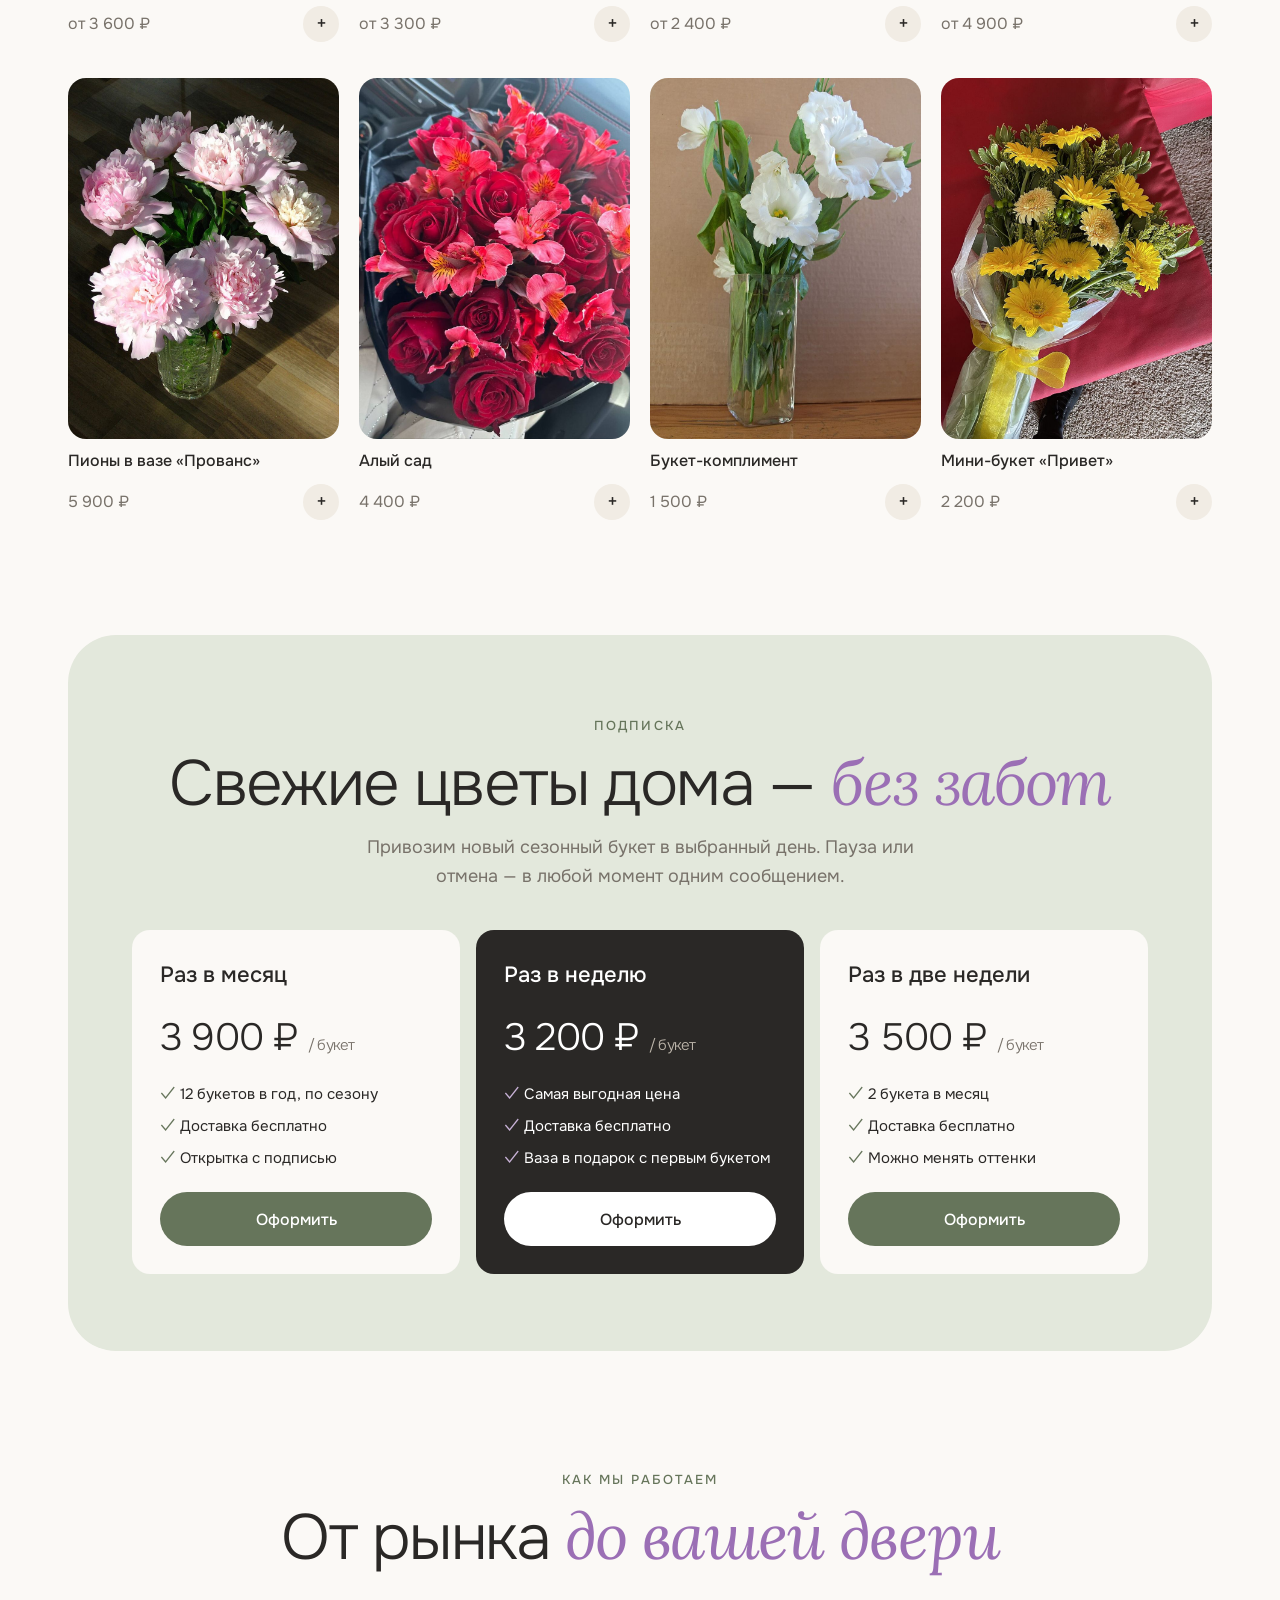
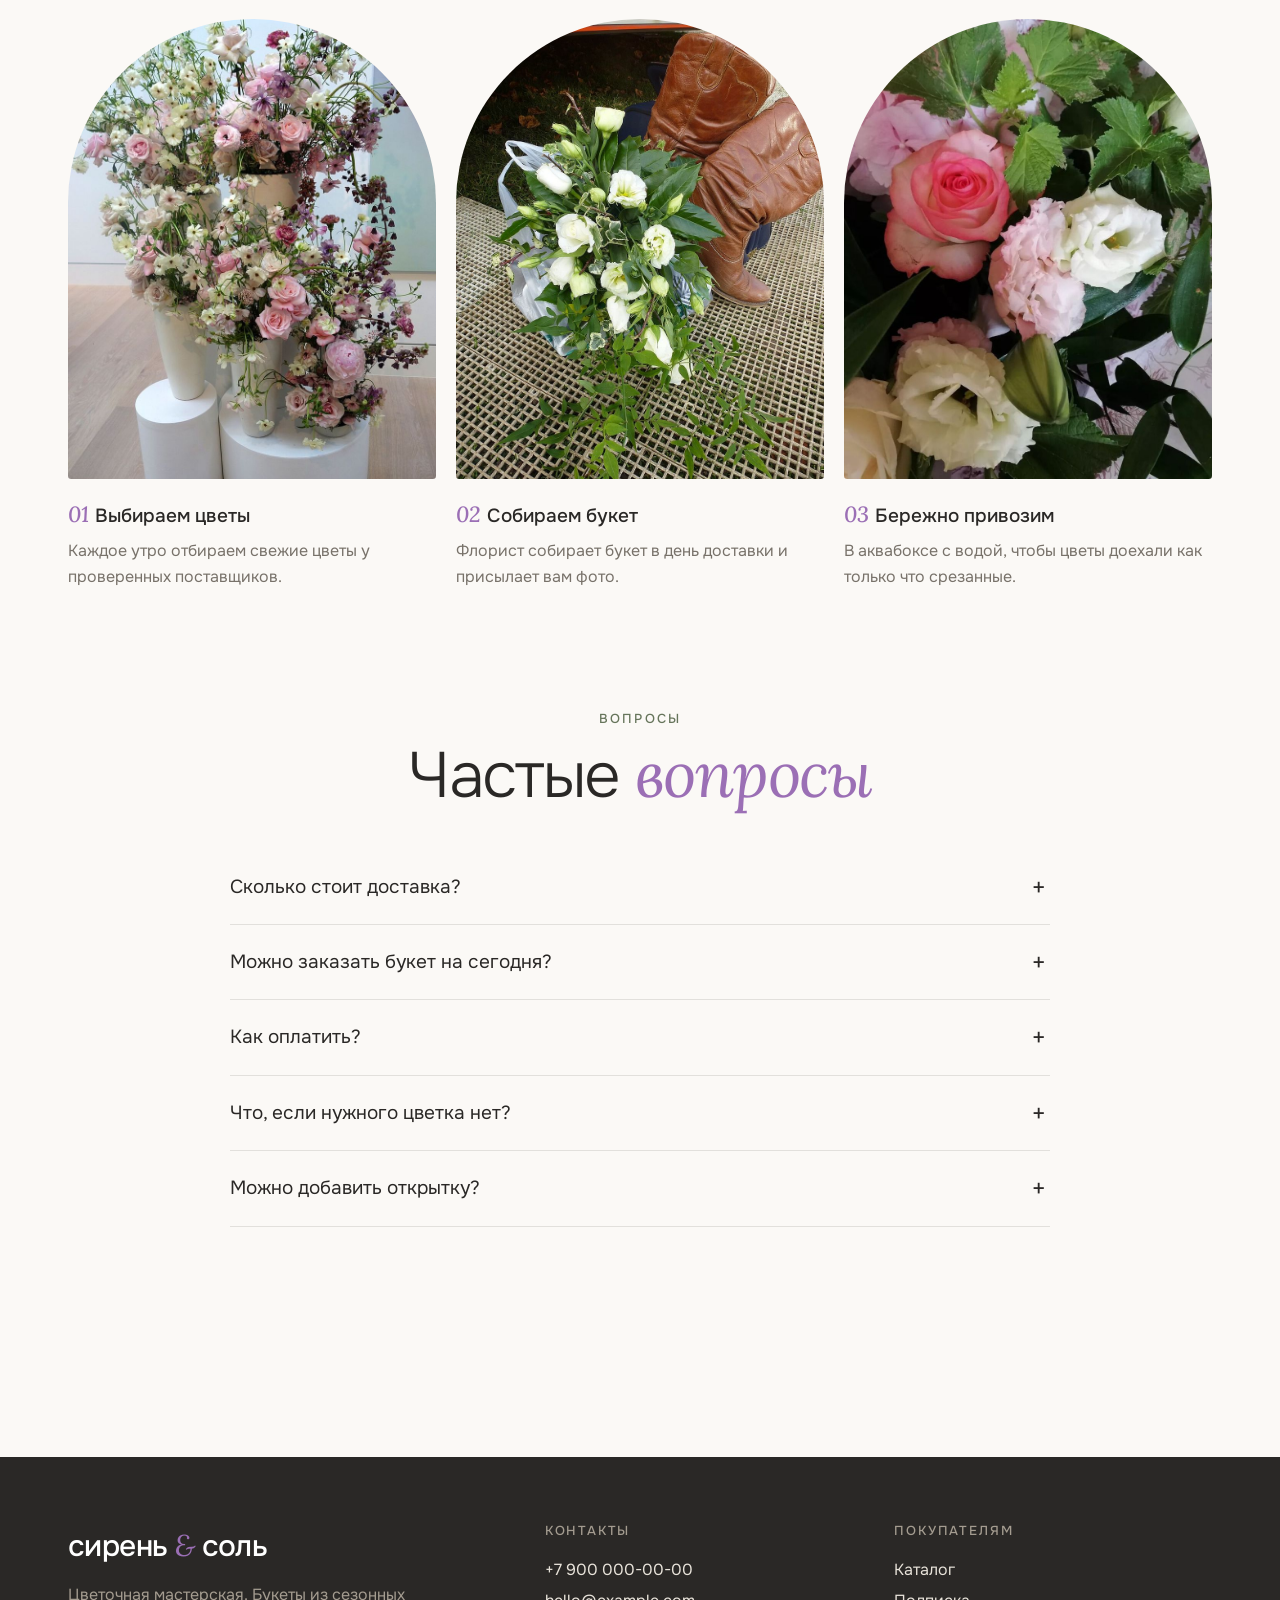
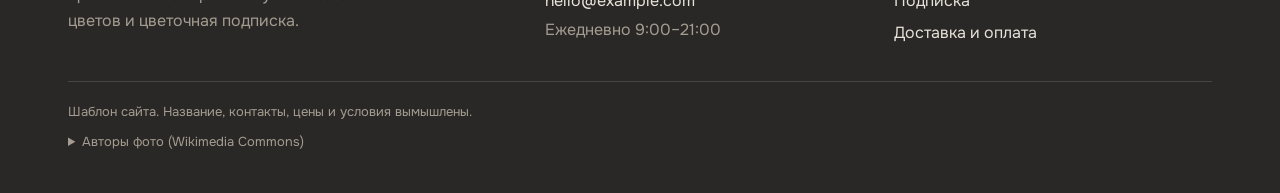
==== commit e728e2cf: "Siren & Salt: add freely licensed flower photos 22 photos from Wikimedia Commons (CC0, public domain" ====
--- a/siren/index.html
+++ b/siren/index.html
@@ -165,9 +165,9 @@
     <p class="lead">Собираем букеты из сезонных цветов в спокойных оттенках. Привозим за 2 часа и присылаем фото перед отправкой.</p>
     <div class="hero-cta"><a class="btn" href="#catalog">Выбрать букет</a><a class="btn ghost" href="#sub">Цветочная подписка</a></div>
     <div class="arches">
-      <div class="tag"><div class="arch s ph-bg" data-bg="hero1"></div><span>Пионы · сезон</span></div>
-      <div class="tag"><div class="arch ph-bg" data-bg="hero2"></div><span>Букет недели</span></div>
-      <div class="tag"><div class="arch s ph-bg" data-bg="hero3"></div><span>Ранункулюсы</span></div>
+      <div class="tag"><div class="arch s ph-bg" data-bg="hero1"></div><span>Пионы</span></div>
+      <div class="tag"><div class="arch ph-bg" data-bg="hero2"></div><span>Маки · букет недели</span></div>
+      <div class="tag"><div class="arch s ph-bg" data-bg="hero3"></div><span>Белые розы</span></div>
     </div>
     <div class="perks">
       <div class="perk"><svg viewBox="0 0 24 24" fill="none" stroke="currentColor" stroke-width="1.6"><circle cx="12" cy="12" r="9"/><path d="M12 7v5l3 2"/></svg><div><b>Доставка за 2 часа</b><span>По Москве, каждый день 9:00–21:00</span></div></div>
@@ -190,7 +190,7 @@
     <div class="sub">
       <div class="center"><span class="eyebrow">Подписка</span><h2 style="margin-top:12px">Свежие цветы дома — <em class="s">без забот</em></h2><p class="lead">Привозим новый сезонный букет в выбранный день. Пауза или отмена — в любой момент одним сообщением.</p></div>
       <div class="plans">
-        <div class="plan"><h3>Раз в месяц</h3><div class="price">3 900 ₽ <small class="muted">/ букет</small></div><ul><li>4 букета в год по сезону</li><li>Доставка бесплатно</li><li>Открытка с подписью</li></ul><button class="btn" type="button" data-item="sub-month">Оформить</button></div>
+        <div class="plan"><h3>Раз в месяц</h3><div class="price">3 900 ₽ <small class="muted">/ букет</small></div><ul><li>12 букетов в год, по сезону</li><li>Доставка бесплатно</li><li>Открытка с подписью</li></ul><button class="btn" type="button" data-item="sub-month">Оформить</button></div>
         <div class="plan best"><h3>Раз в неделю</h3><div class="price">3 200 ₽ <small class="muted">/ букет</small></div><ul><li>Самая выгодная цена</li><li>Доставка бесплатно</li><li>Ваза в подарок с первым букетом</li></ul><button class="btn" type="button" data-item="sub-week">Оформить</button></div>
         <div class="plan"><h3>Раз в две недели</h3><div class="price">3 500 ₽ <small class="muted">/ букет</small></div><ul><li>2 букета в месяц</li><li>Доставка бесплатно</li><li>Можно менять оттенки</li></ul><button class="btn" type="button" data-item="sub-2week">Оформить</button></div>
       </div>
@@ -228,7 +228,7 @@
     <div><div class="logo">сирень <i>&amp;</i> соль</div><p style="margin-top:12px;color:#a49c90;max-width:340px">Цветочная мастерская. Букеты из сезонных цветов и цветочная подписка.</p></div>
     <div><h4>Контакты</h4><a href="tel:+79000000000">+7 900 000-00-00</a><a href="mailto:hello@example.com">hello@example.com</a><span style="color:#a49c90">Ежедневно 9:00–21:00</span></div>
     <div><h4>Покупателям</h4><a href="#catalog">Каталог</a><a href="#sub">Подписка</a><a href="#faq">Доставка и оплата</a></div>
-    <p class="note">Шаблон сайта. Название, контакты, цены и условия вымышлены. <span id="credits"></span></p>
+    <div class="note">Шаблон сайта. Название, контакты, цены и условия вымышлены. <div id="credits" style="margin-top:10px"></div></div>
   </div>
 </footer>
 
@@ -243,13 +243,13 @@
   zones: [{ v: 450, l: "В пределах МКАД", s: "450 ₽", t: "Доставка в пределах МКАД" }, { v: 750, l: "За МКАД до 10 км", s: "750 ₽", t: "Доставка за МКАД" }],
   pickup: "Самовывоз из мастерской", pickupShort: "из мастерской",
   notes: ["<b>Доставка:</b> в пределах МКАД — 450 ₽, за МКАД — 750 ₽", "<b>Фото букета</b> пришлём перед отправкой", "<b>Открытка</b> с вашим текстом — бесплатно"],
-  img: (p, w) => p ? `${p}${p.includes("?") ? "&" : "?"}w=${w}&q=75&auto=format&fit=crop` : PLACEHOLDER
+  img: (p, w) => p || PLACEHOLDER
 };
 </script>
 <script src="../shared/shop.js"></script>
 <script>
 const { esc, price, IMG } = SHOP_UTIL;
-const CATS = [["all", "Все"], ["author", "Авторские"], ["mono", "Монобукеты"], ["box", "В коробке"], ["mini", "До 3 000 ₽"]];
+const CATS = [["all", "Все"], ["author", "Авторские"], ["mono", "Монобукеты"], ["box", "В вазе"], ["mini", "До 3 000 ₽"]];
 let cat = "all";
 function render(){
   document.getElementById("chips").innerHTML = CATS.map(([k, l]) => `<button class="chip" type="button" data-k="${k}" aria-pressed="${cat === k}">${l}</button>`).join("");
@@ -264,7 +264,7 @@
 document.getElementById("chips").addEventListener("click", e => { const b = e.target.closest("[data-k]"); if (b) { cat = b.dataset.k; render(); } });
 render();
 document.querySelectorAll("[data-bg]").forEach(el => { const p = (window.DECOR || {})[el.dataset.bg]; if (p) el.style.backgroundImage = `url("${IMG(p, el.offsetWidth > 400 ? 900 : 600)}")`; });
-if (window.CREDITS && CREDITS.length) document.getElementById("credits").textContent = "Фото: " + CREDITS.join(", ") + " / Unsplash.";
+if (window.CREDITS && CREDITS.length) document.getElementById("credits").innerHTML = `<details><summary style="cursor:pointer">Авторы фото (Wikimedia Commons)</summary><p style="margin-top:8px;line-height:1.7">${CREDITS.map(c => `<a href="${c.u}" target="_blank" rel="noopener" style="display:inline;color:#cfc8bd;text-decoration:underline">${esc(c.a)}</a> (${esc(c.l)})`).join(", ")}</p></details>`;
 </script>
 </body>
 </html>
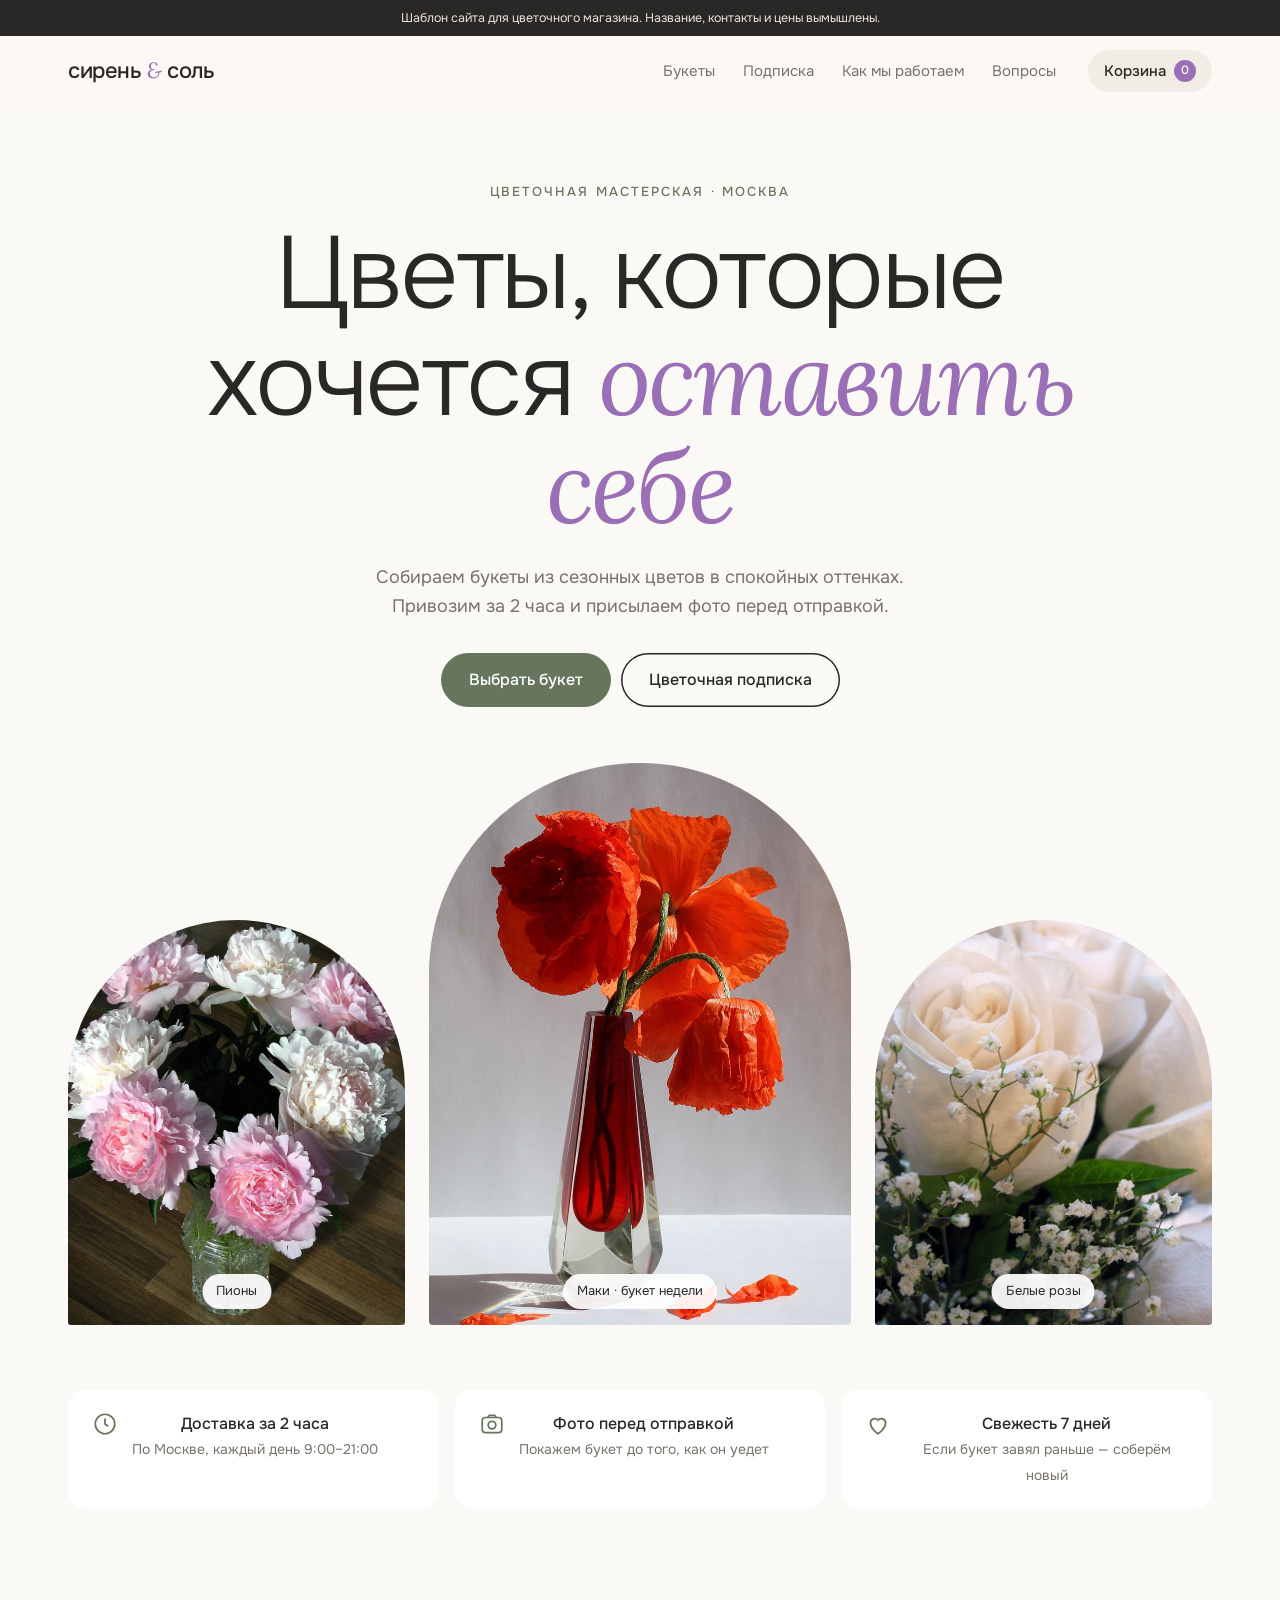
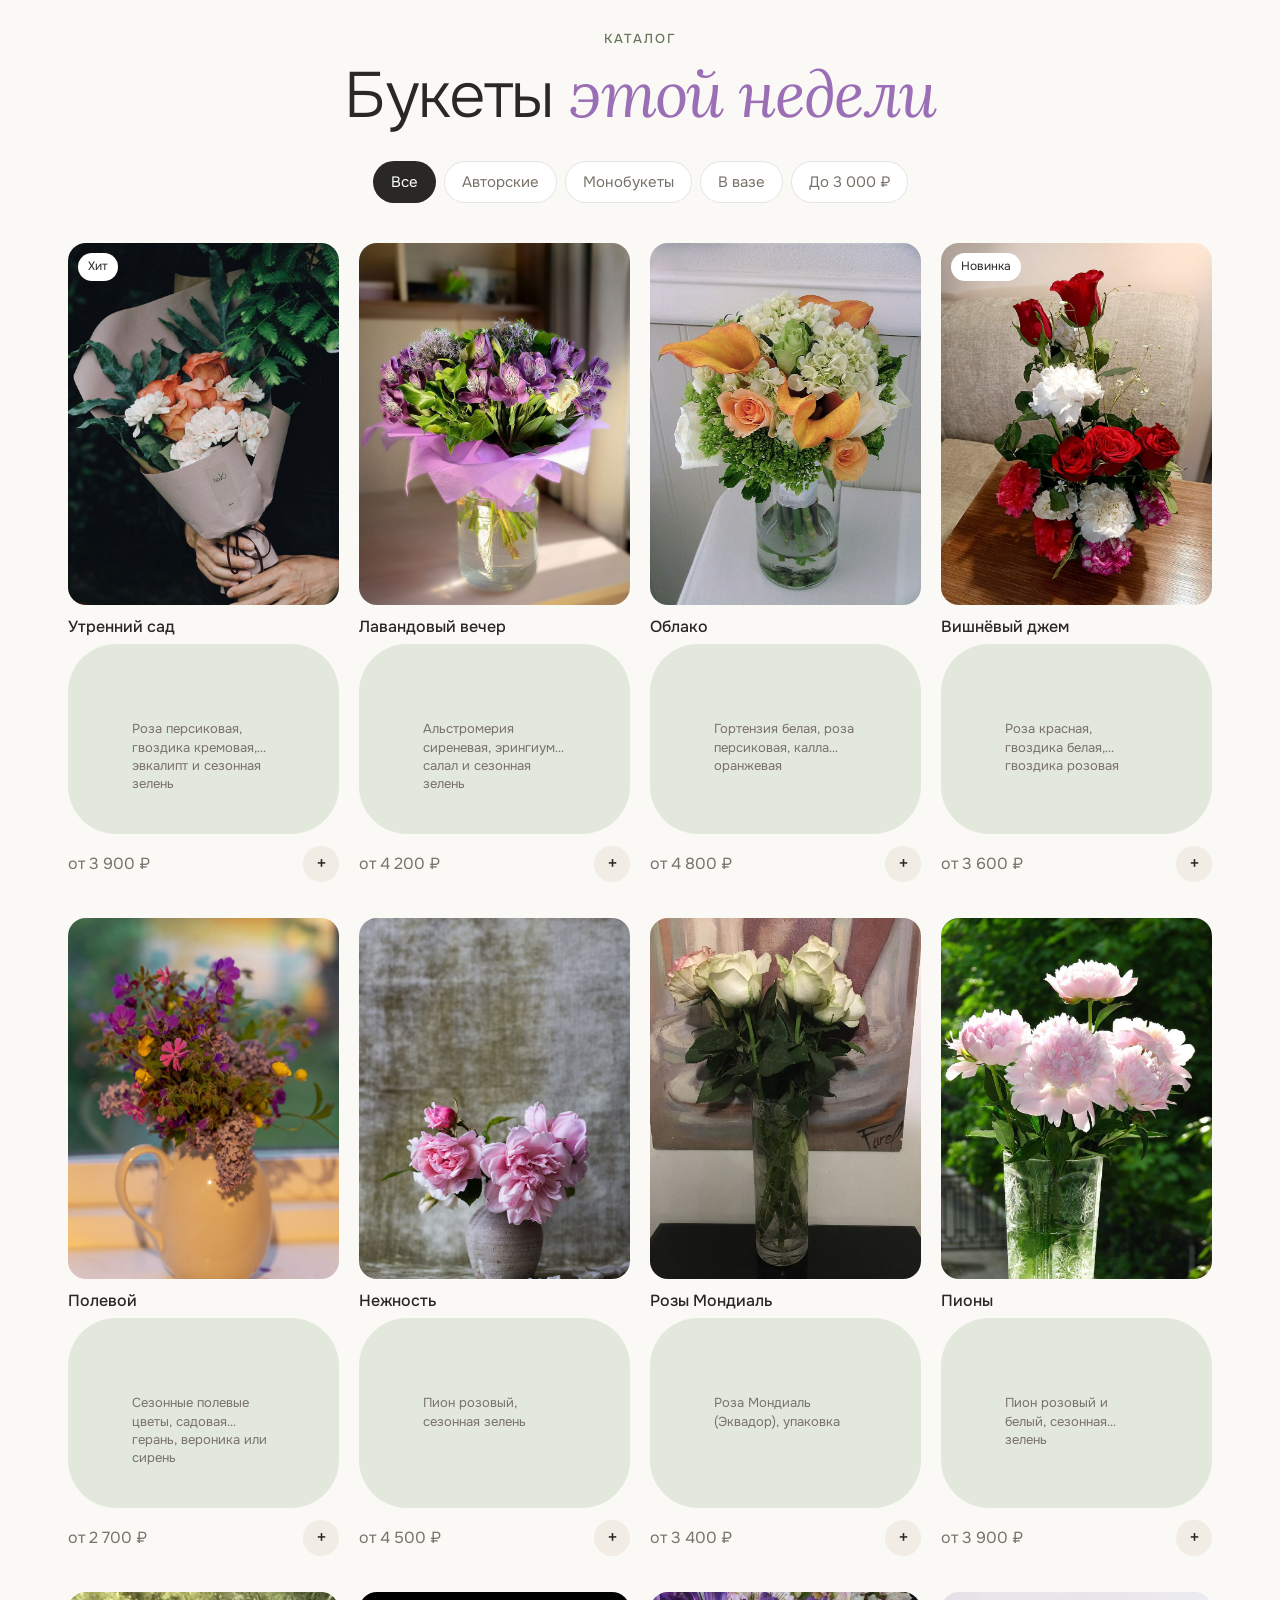
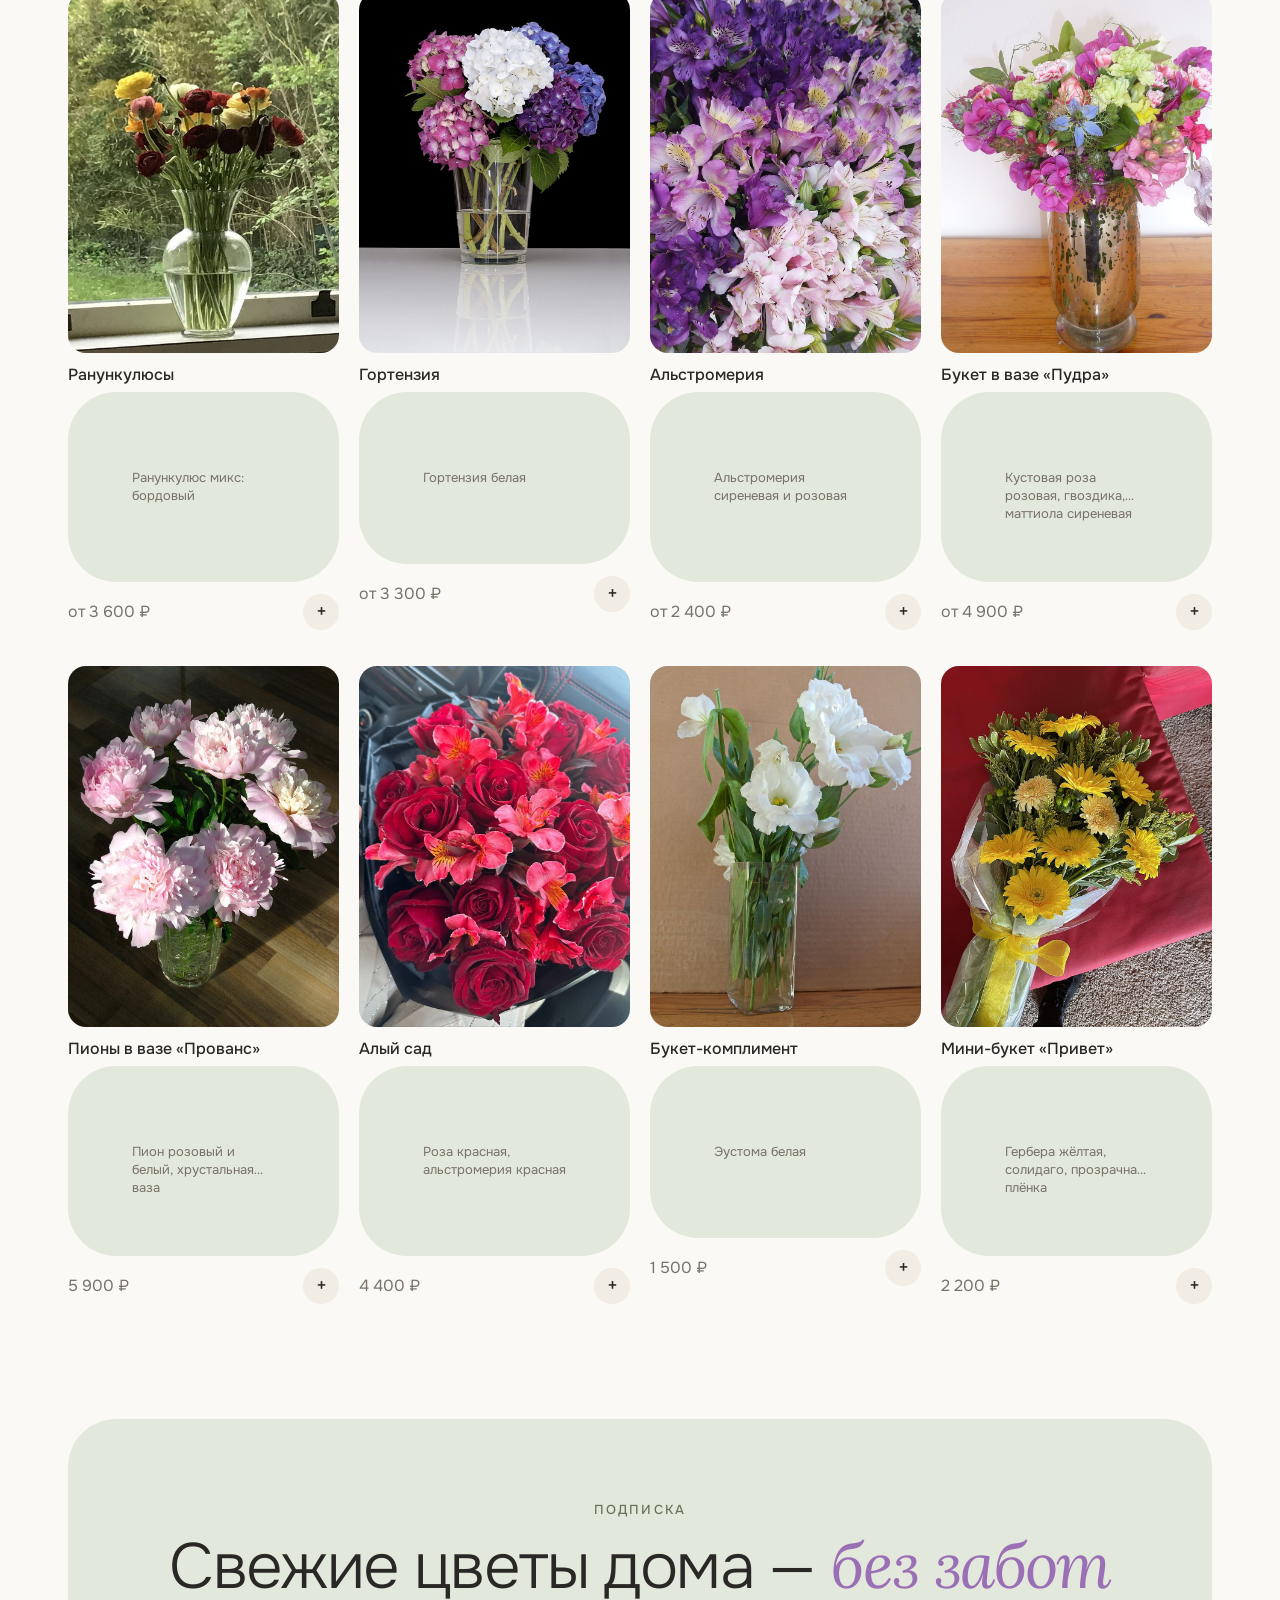
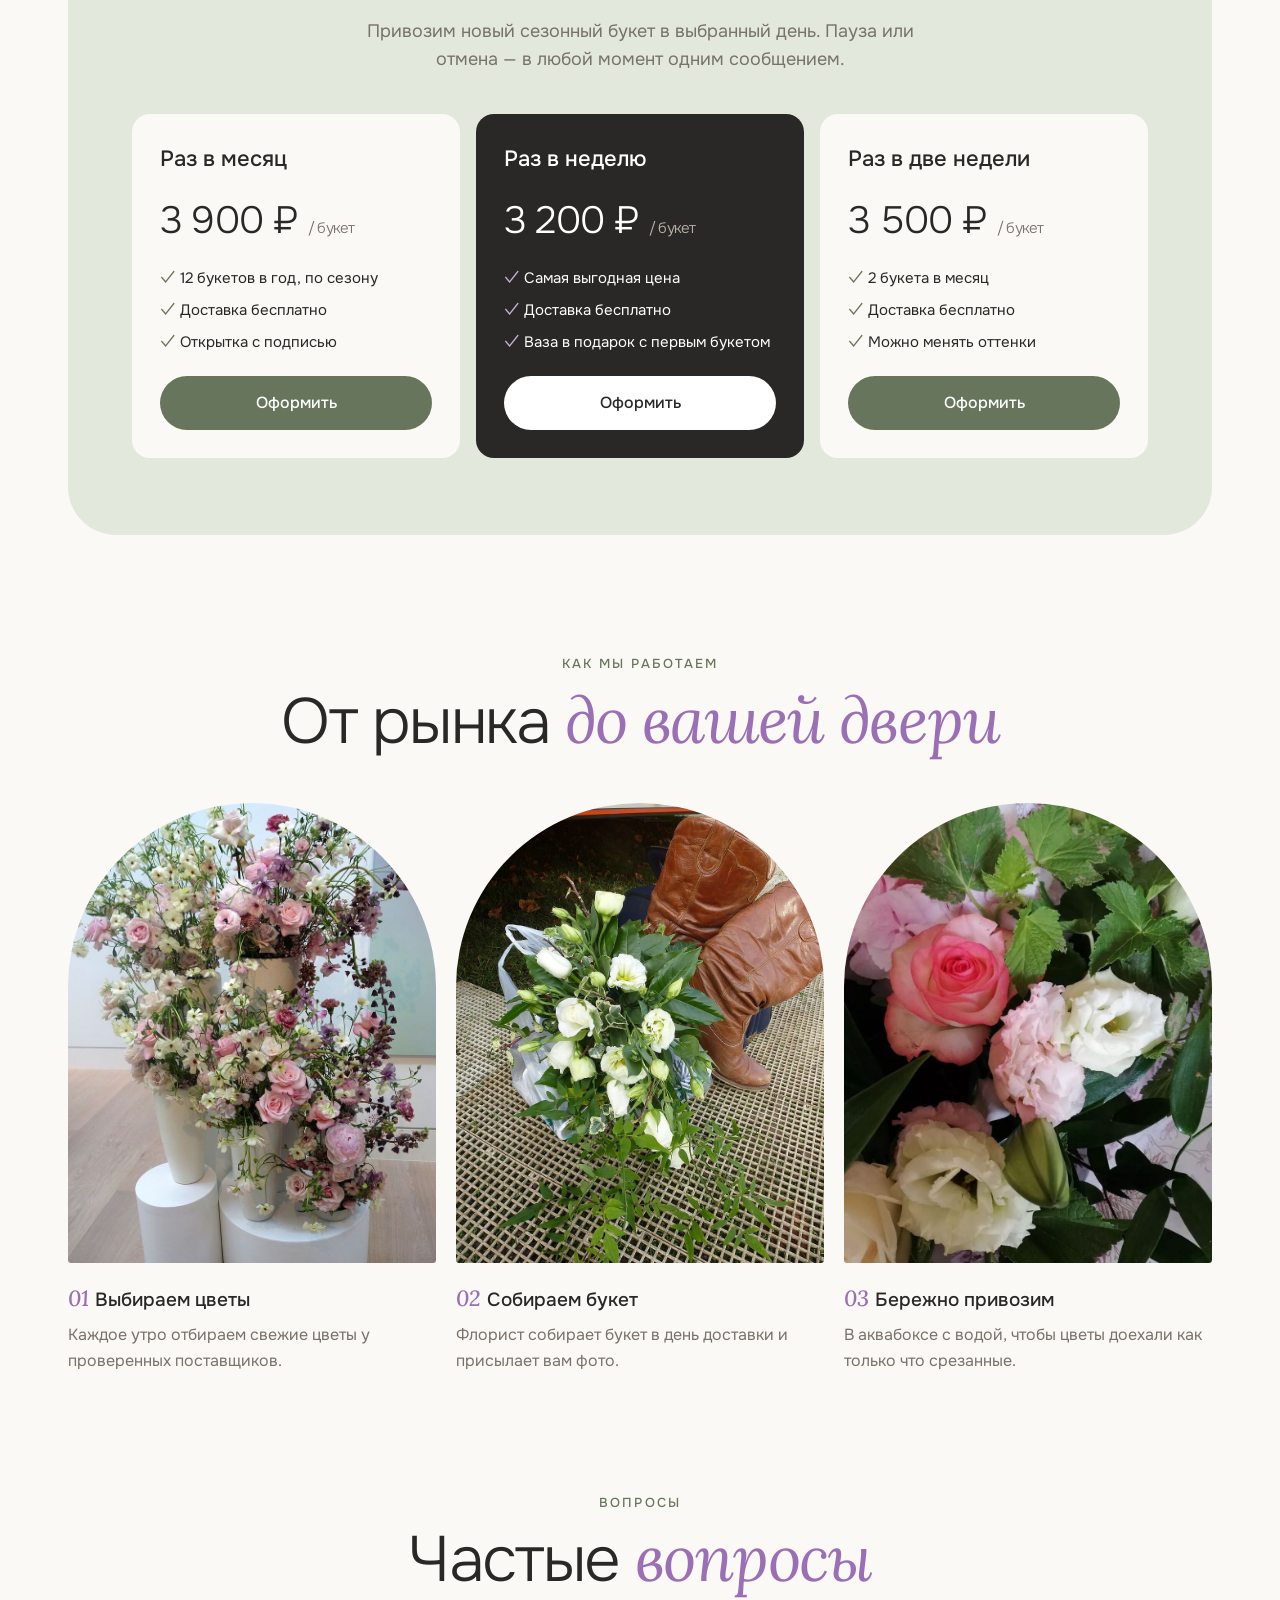
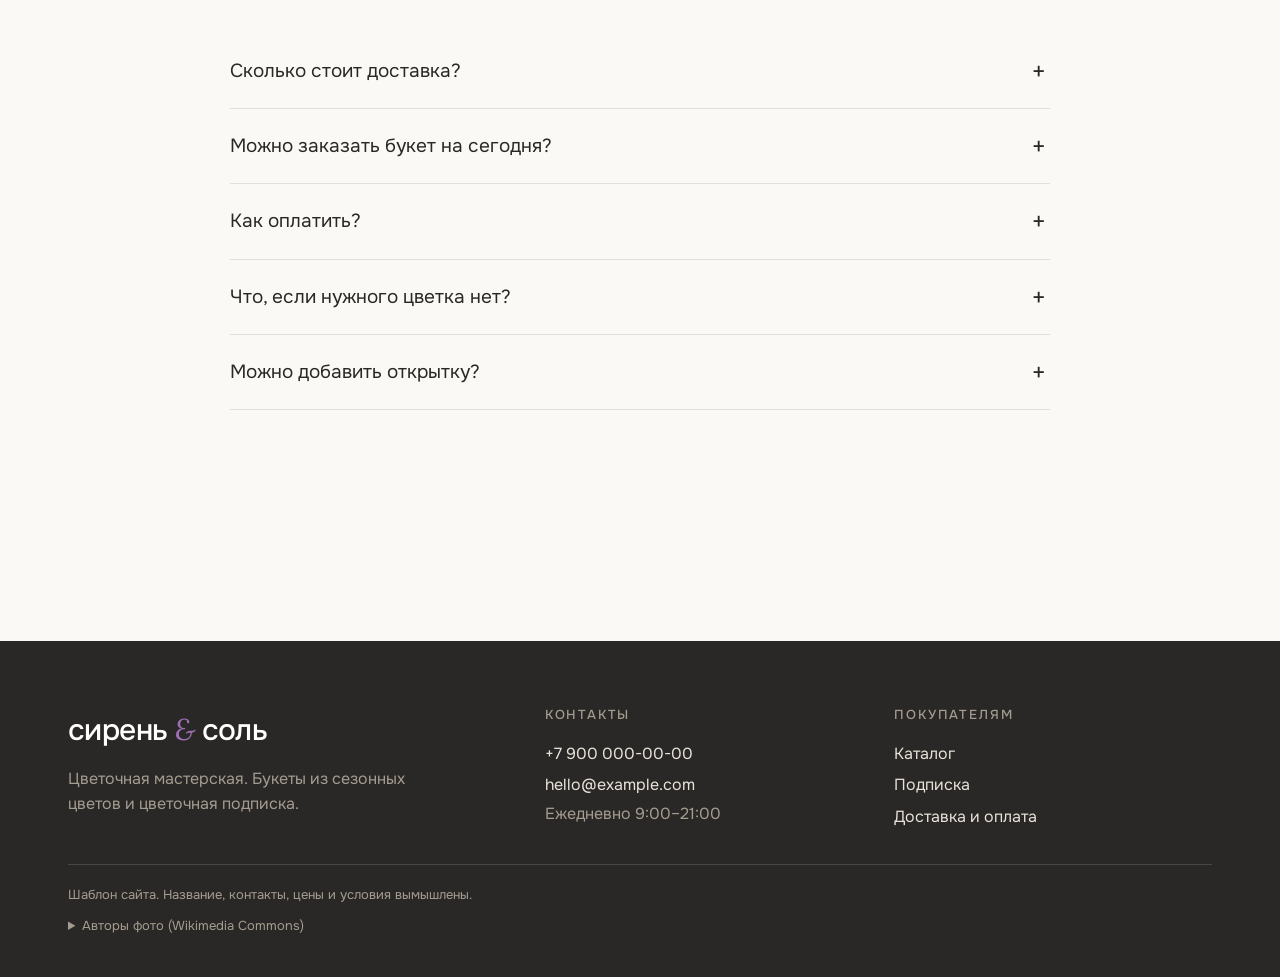
==== commit 796d5631: "Siren & Salt: full bouquet descriptions Each item now has a longer description with occasion, a comp" ====
--- a/siren/index.html
+++ b/siren/index.html
@@ -88,6 +88,7 @@
 .it:hover .ph img{transform:scale(1.05)}
 .it .badge{position:absolute;top:10px;left:10px;background:#fff;border-radius:999px;padding:4px 10px;font-size:12px}
 .it h3{font-size:16px;font-weight:500;line-height:1.3}
+.it .sub{font-size:13px;color:var(--muted);line-height:1.4;margin-top:-6px;display:-webkit-box;-webkit-line-clamp:2;-webkit-box-orient:vertical;overflow:hidden}
 .it .row{display:flex;justify-content:space-between;align-items:center;gap:8px}
 .it .pr{color:var(--muted)}
 .it .plus{width:36px;height:36px;border-radius:50%;background:var(--bg2);display:grid;place-items:center;font-size:20px;transition:background .2s,color .2s;flex:none}
@@ -243,6 +244,7 @@
   zones: [{ v: 450, l: "В пределах МКАД", s: "450 ₽", t: "Доставка в пределах МКАД" }, { v: 750, l: "За МКАД до 10 км", s: "750 ₽", t: "Доставка за МКАД" }],
   pickup: "Самовывоз из мастерской", pickupShort: "из мастерской",
   notes: ["<b>Доставка:</b> в пределах МКАД — 450 ₽, за МКАД — 750 ₽", "<b>Фото букета</b> пришлём перед отправкой", "<b>Открытка</b> с вашим текстом — бесплатно"],
+  care: ["Подрежьте стебли наискосок на 2–3 см острым ножом", "Уберите листья, которые окажутся в воде", "Ставьте в прохладную воду и меняйте её каждые 1–2 дня", "Держите букет подальше от батарей, солнца и фруктов", "Добавьте подкормку из пакетика — она идёт в комплекте"],
   img: (p, w) => p || PLACEHOLDER
 };
 </script>
@@ -258,6 +260,7 @@
     <a class="it" href="#p-${i.id}" data-item="${i.id}">
       <div class="ph ph-bg">${i.tag ? `<span class="badge">${esc(i.tag)}</span>` : ""}<img loading="lazy" src="${IMG(i.ph[0], 600)}" alt="${esc(i.t)}"></div>
       <h3>${esc(i.t)}</h3>
+      ${i.s ? `<p class="sub">${esc(i.s.slice(0, 3).map((x, k) => { x = x.split(/ —|,/)[0]; return k ? x[0].toLowerCase() + x.slice(1) : x; }).join(", "))}</p>` : ""}
       <div class="row"><span class="pr">${price(i)}</span><span class="plus" aria-hidden="true">+</span></div>
     </a>`).join("");
 }
--- a/shared/shop.css
+++ b/shared/shop.css
@@ -25,6 +25,16 @@
 .pd-price{font-size:22px;font-weight:600}
 .pd-desc{color:var(--muted);font-size:15px;line-height:1.6}
 .pd-desc p{margin:0}.pd-desc p+p{margin-top:8px}
+.pd-spec{display:grid;gap:12px;font-size:14px}
+.spec b{display:block;font-size:12px;letter-spacing:.12em;text-transform:uppercase;font-weight:600;margin-bottom:6px}
+.spec ul{margin:0;padding:0 0 0 18px;display:grid;gap:2px;color:var(--ink)}
+.spec span{color:var(--ink)}
+.care{border-top:1px solid var(--line);padding-top:10px}
+.care summary{cursor:pointer;font-size:12px;letter-spacing:.12em;text-transform:uppercase;font-weight:600;list-style:none}
+.care summary::-webkit-details-marker{display:none}
+.care summary::after{content:" +";color:var(--muted)}
+.care[open] summary::after{content:" −"}
+.care ul{margin-top:8px;color:var(--muted)}
 .vars{border:0;margin:0;padding:0;display:grid;gap:8px}
 .vars legend{font-size:12px;letter-spacing:.12em;text-transform:uppercase;font-weight:600;margin-bottom:8px;padding:0}
 .var{display:flex;justify-content:space-between;align-items:center;gap:12px;padding:12px 14px;border-radius:var(--r);box-shadow:inset 0 0 0 1px var(--line);cursor:pointer;font-size:15px}
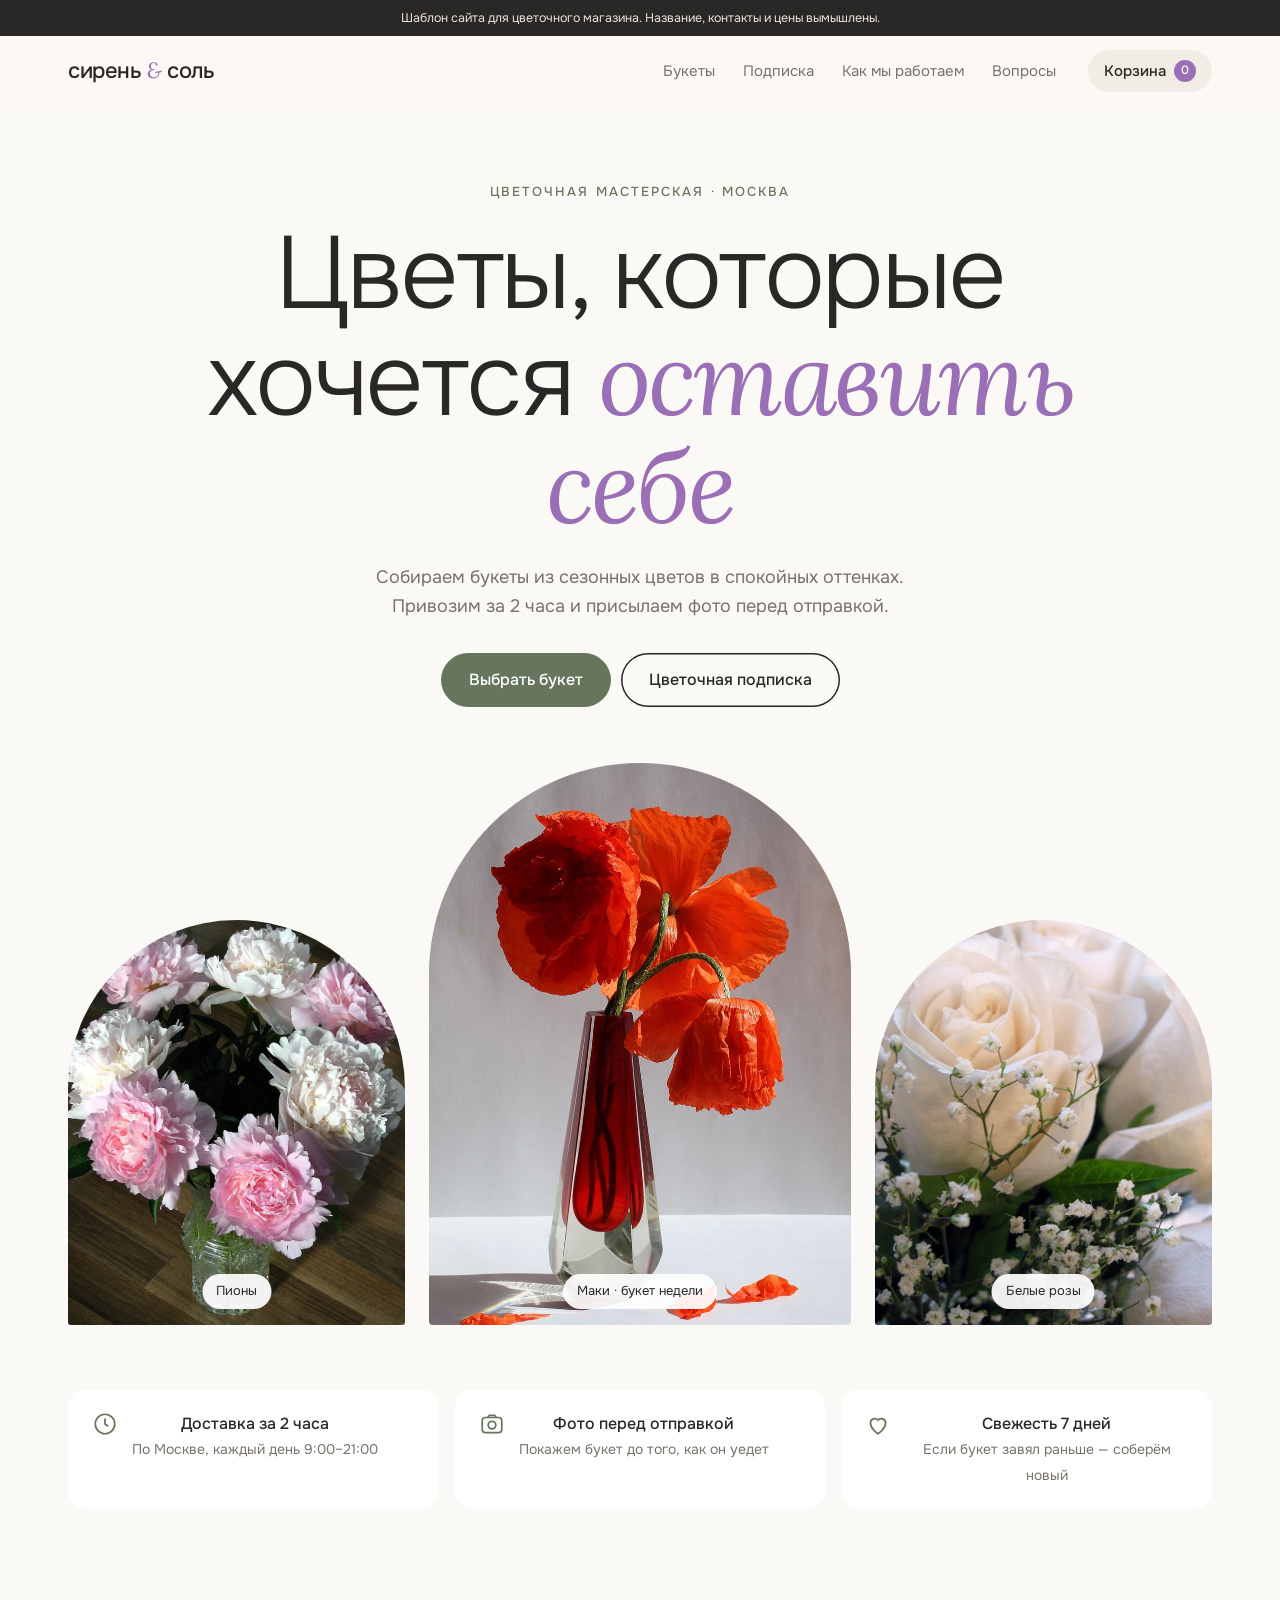
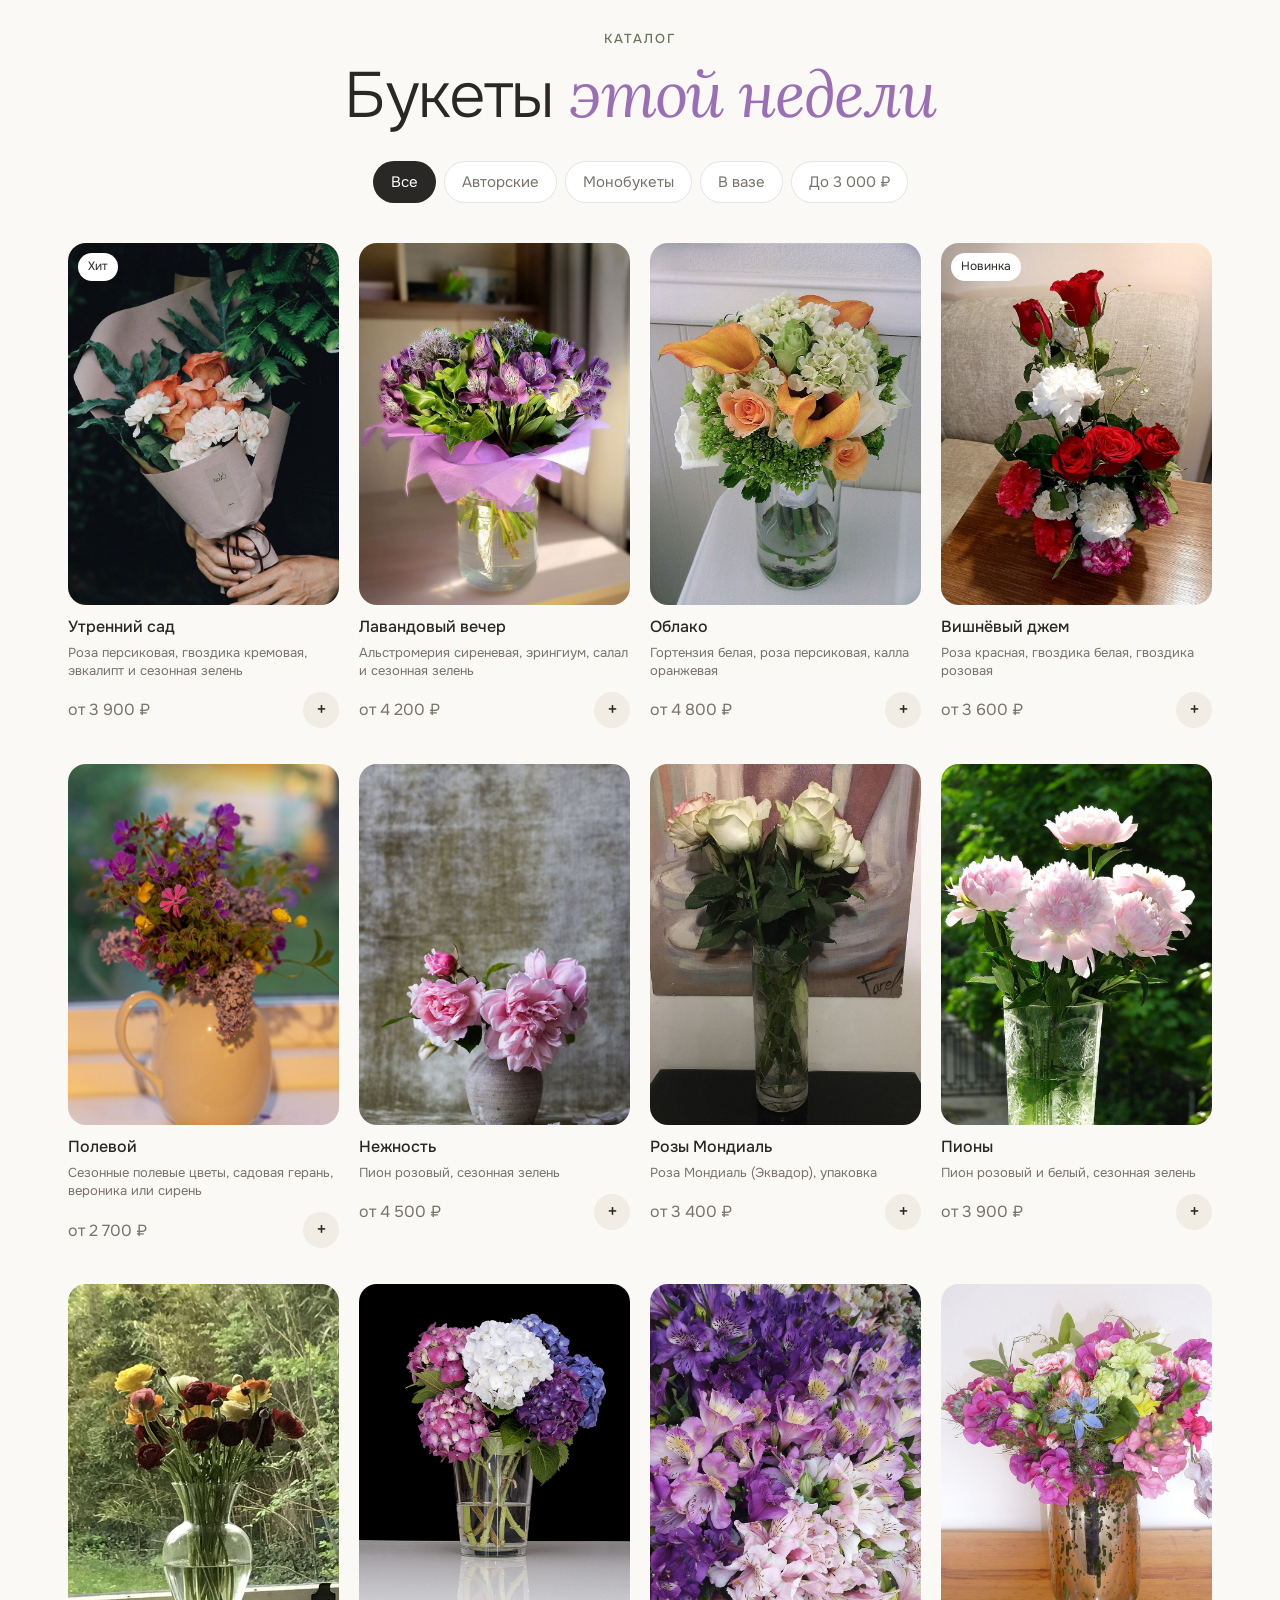
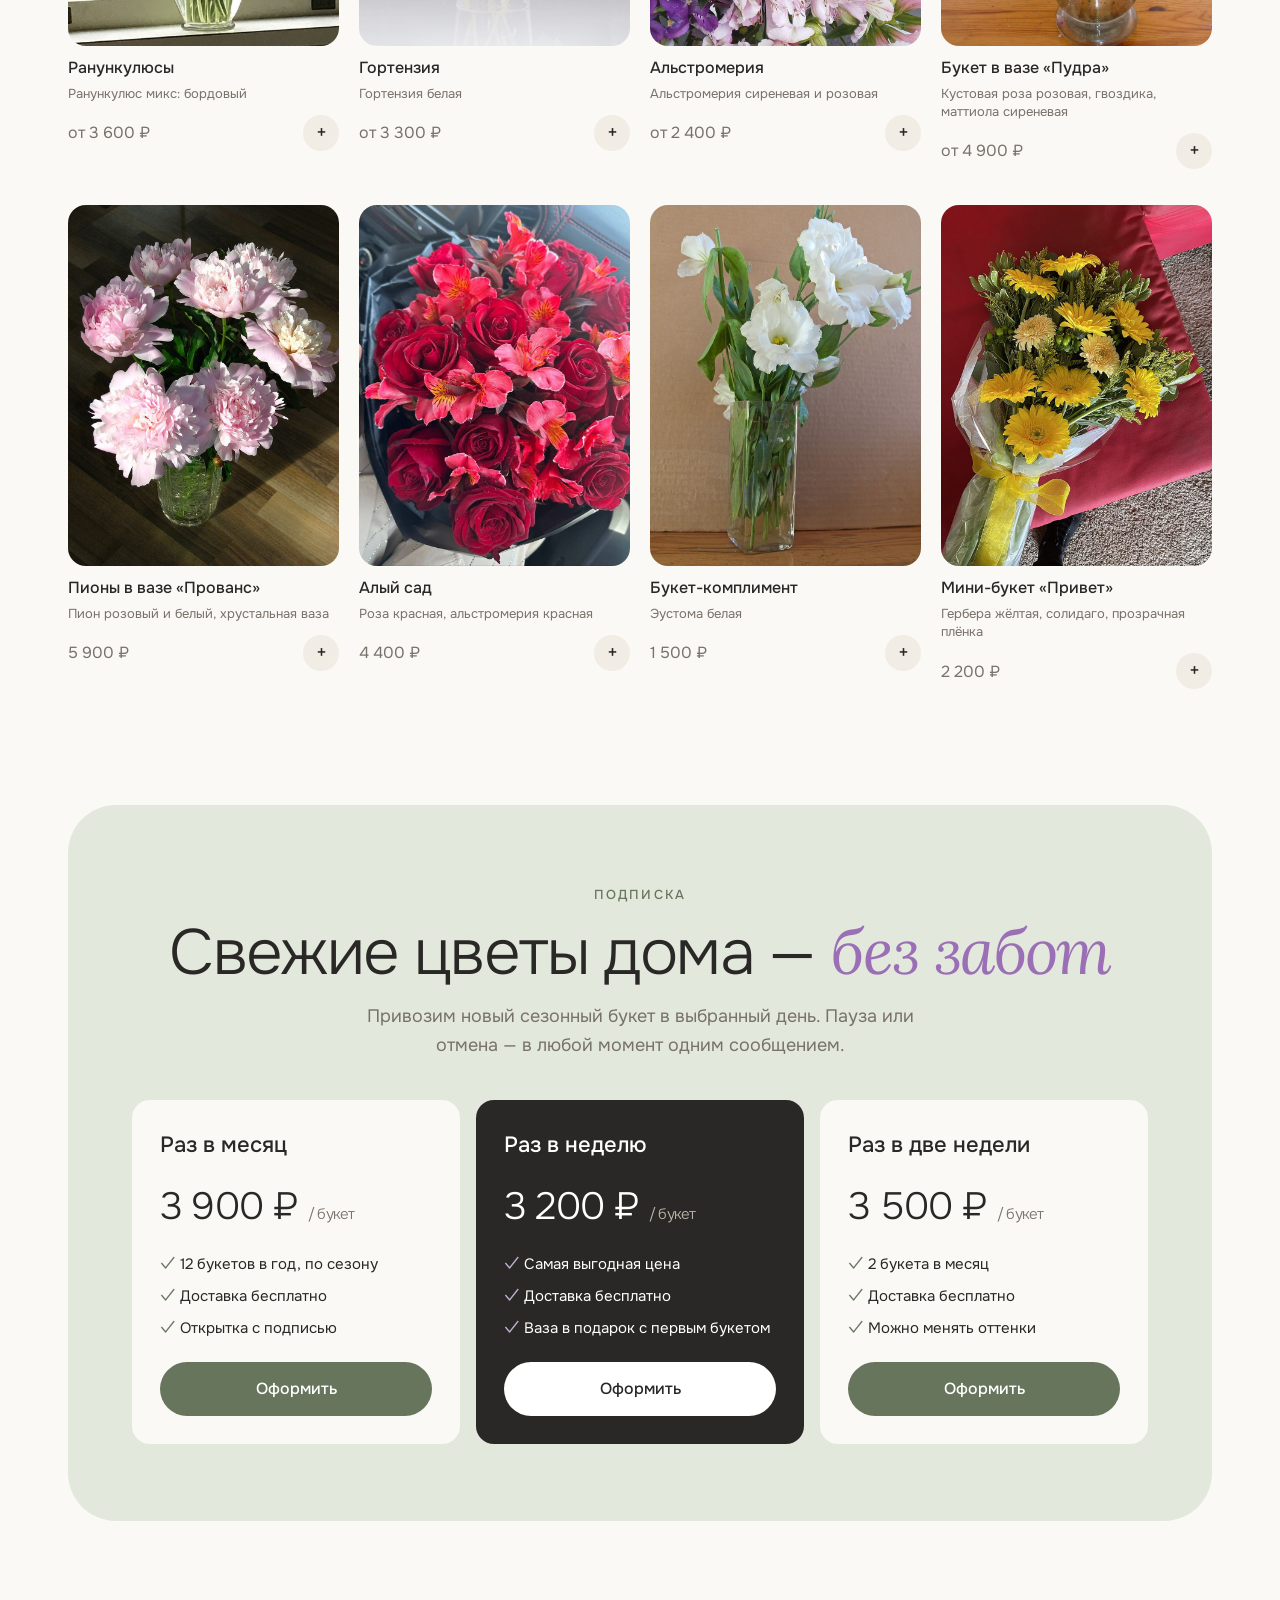
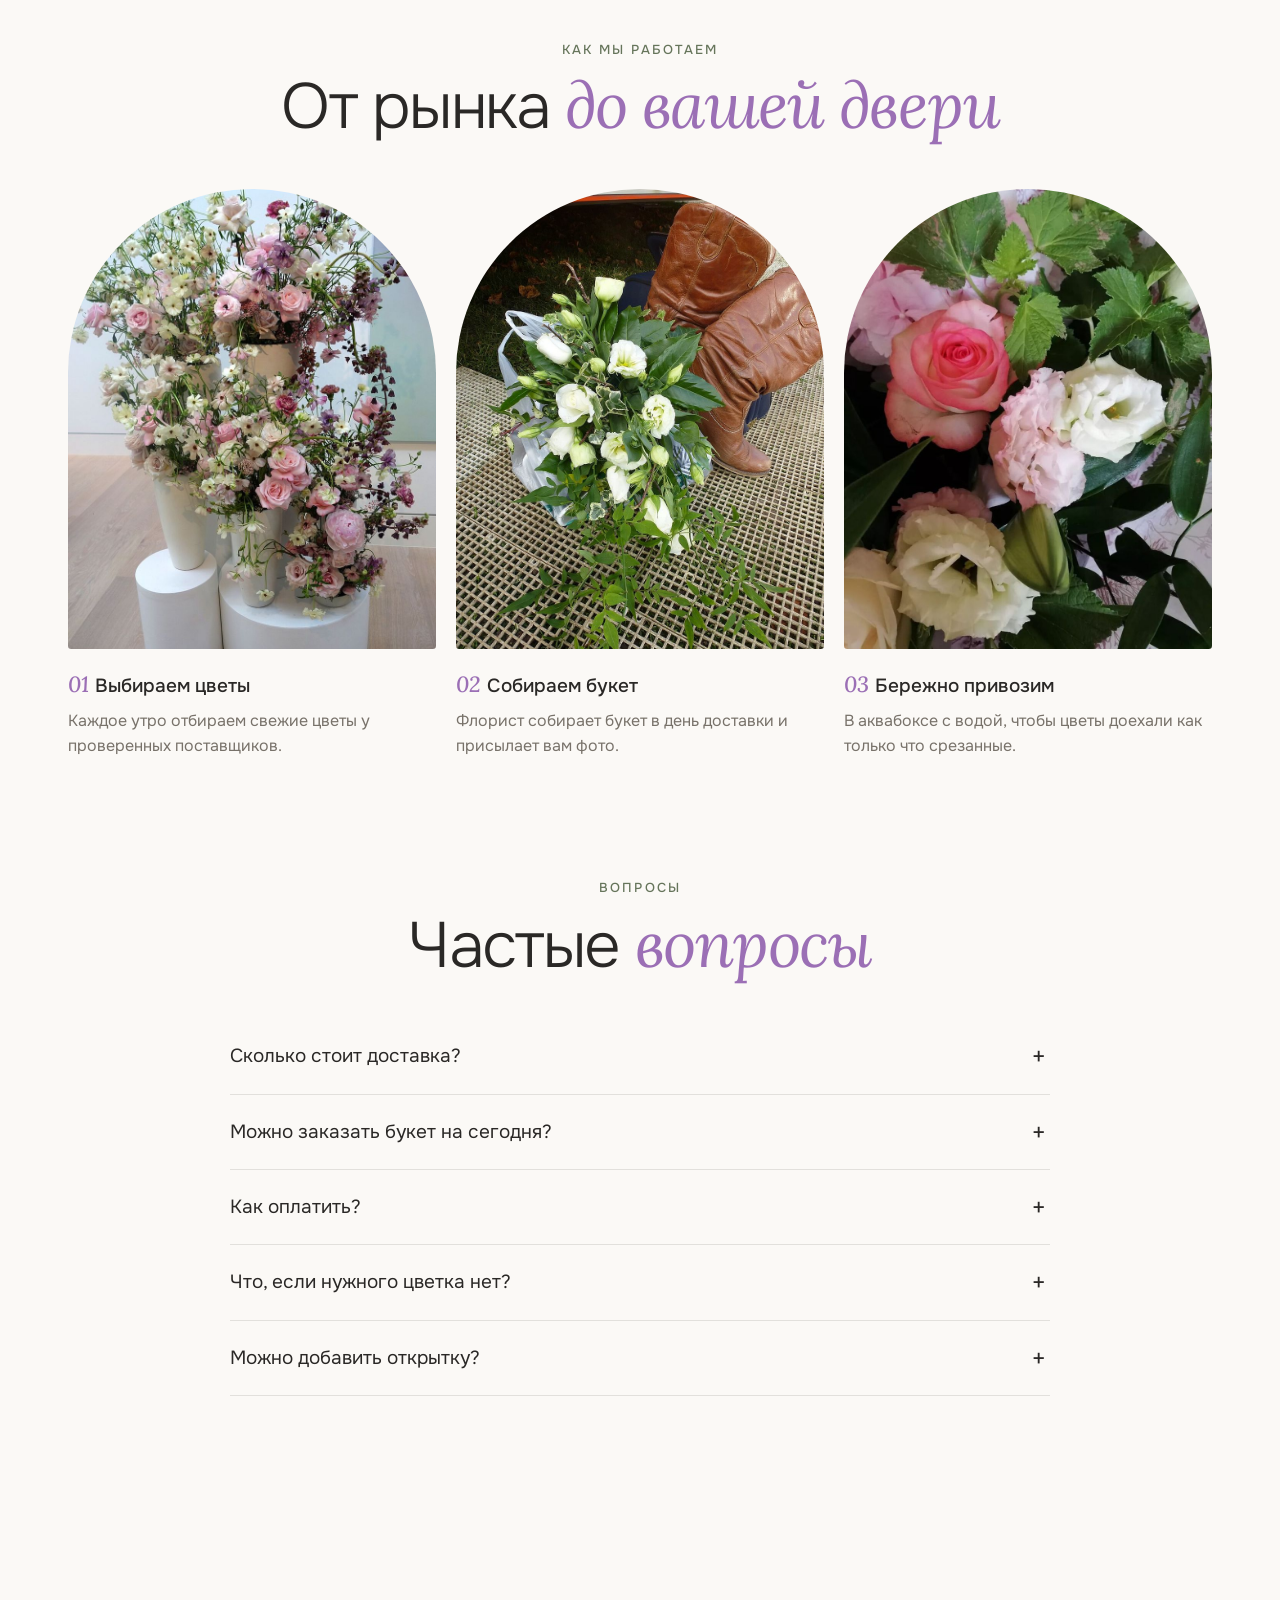
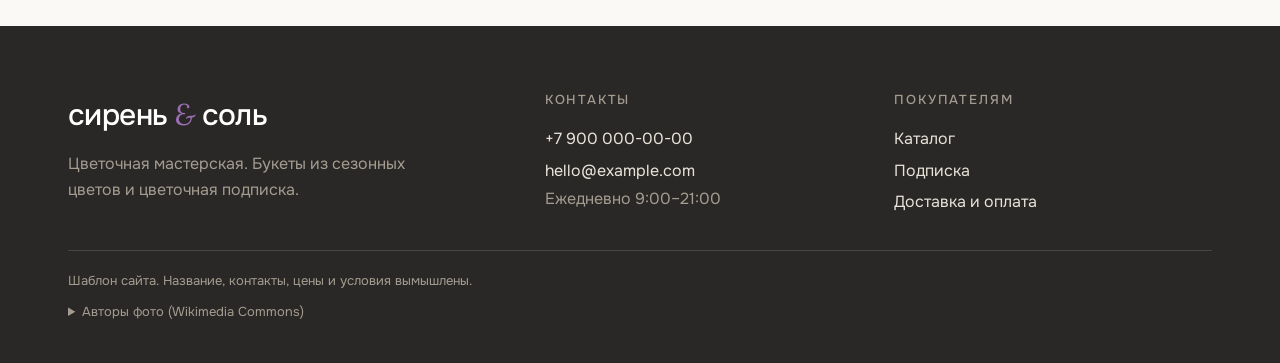
==== commit 3976f748: "Siren & Salt: fix composition line styled as subscription block The card subtitle reused the .sub cl" ====
--- a/siren/index.html
+++ b/siren/index.html
@@ -88,7 +88,7 @@
 .it:hover .ph img{transform:scale(1.05)}
 .it .badge{position:absolute;top:10px;left:10px;background:#fff;border-radius:999px;padding:4px 10px;font-size:12px}
 .it h3{font-size:16px;font-weight:500;line-height:1.3}
-.it .sub{font-size:13px;color:var(--muted);line-height:1.4;margin-top:-6px;display:-webkit-box;-webkit-line-clamp:2;-webkit-box-orient:vertical;overflow:hidden}
+.it .comp{font-size:13px;color:var(--muted);line-height:1.4;margin-top:-6px;display:-webkit-box;-webkit-line-clamp:2;-webkit-box-orient:vertical;overflow:hidden}
 .it .row{display:flex;justify-content:space-between;align-items:center;gap:8px}
 .it .pr{color:var(--muted)}
 .it .plus{width:36px;height:36px;border-radius:50%;background:var(--bg2);display:grid;place-items:center;font-size:20px;transition:background .2s,color .2s;flex:none}
@@ -260,7 +260,7 @@
     <a class="it" href="#p-${i.id}" data-item="${i.id}">
       <div class="ph ph-bg">${i.tag ? `<span class="badge">${esc(i.tag)}</span>` : ""}<img loading="lazy" src="${IMG(i.ph[0], 600)}" alt="${esc(i.t)}"></div>
       <h3>${esc(i.t)}</h3>
-      ${i.s ? `<p class="sub">${esc(i.s.slice(0, 3).map((x, k) => { x = x.split(/ —|,/)[0]; return k ? x[0].toLowerCase() + x.slice(1) : x; }).join(", "))}</p>` : ""}
+      ${i.s ? `<p class="comp">${esc(i.s.slice(0, 3).map((x, k) => { x = x.split(/ —|,/)[0]; return k ? x[0].toLowerCase() + x.slice(1) : x; }).join(", "))}</p>` : ""}
       <div class="row"><span class="pr">${price(i)}</span><span class="plus" aria-hidden="true">+</span></div>
     </a>`).join("");
 }
